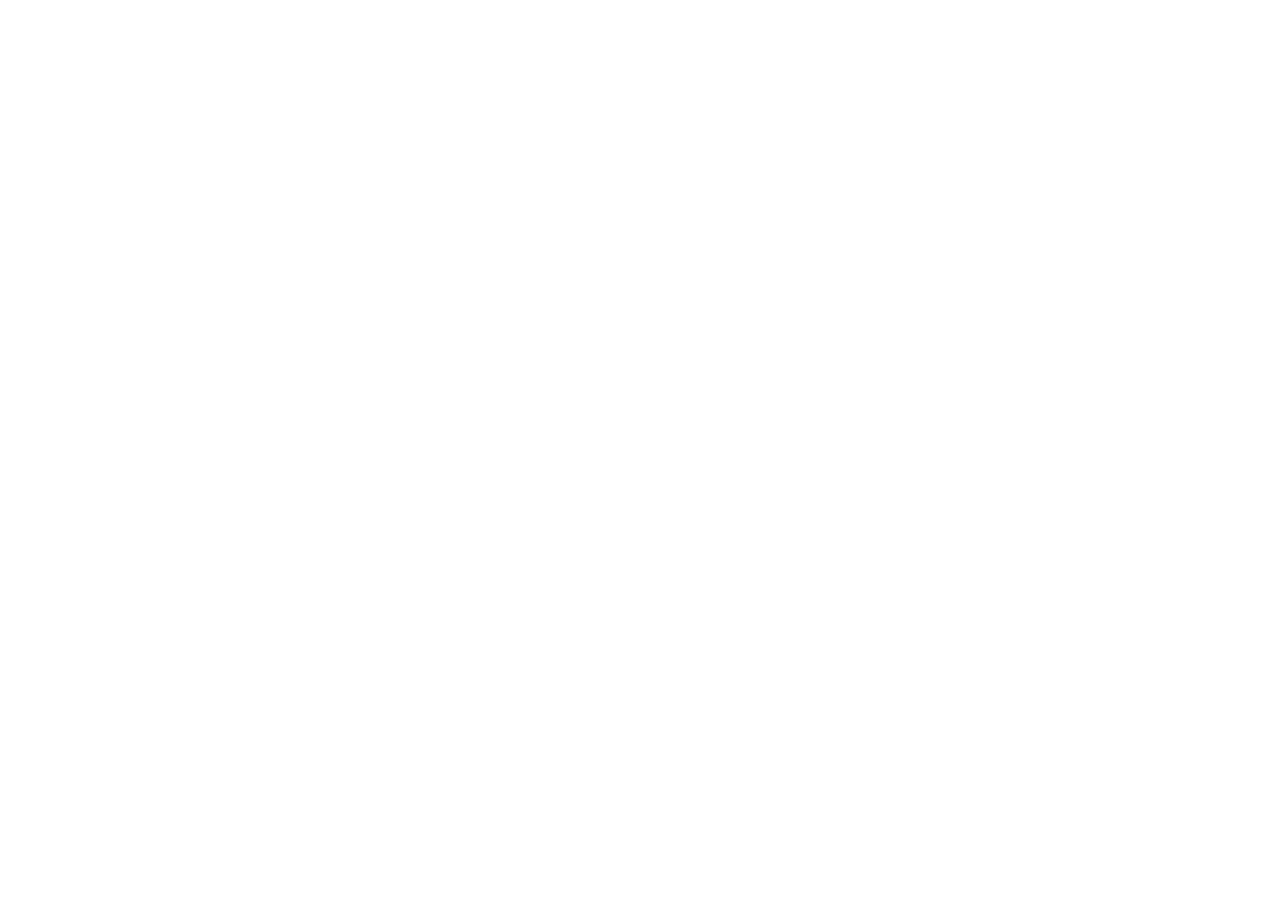
==== index.html @ 0139abbe "init project" ====
<!DOCTYPE html>
<html lang="en">

<head>
    <meta charset="UTF-8">
    <meta http-equiv="X-UA-Compatible" content="IE=edge">
    <meta name="viewport" content="width=device-width, initial-scale=1.0">
    <title>Document</title>
</head>

<body>

</body>

</html>
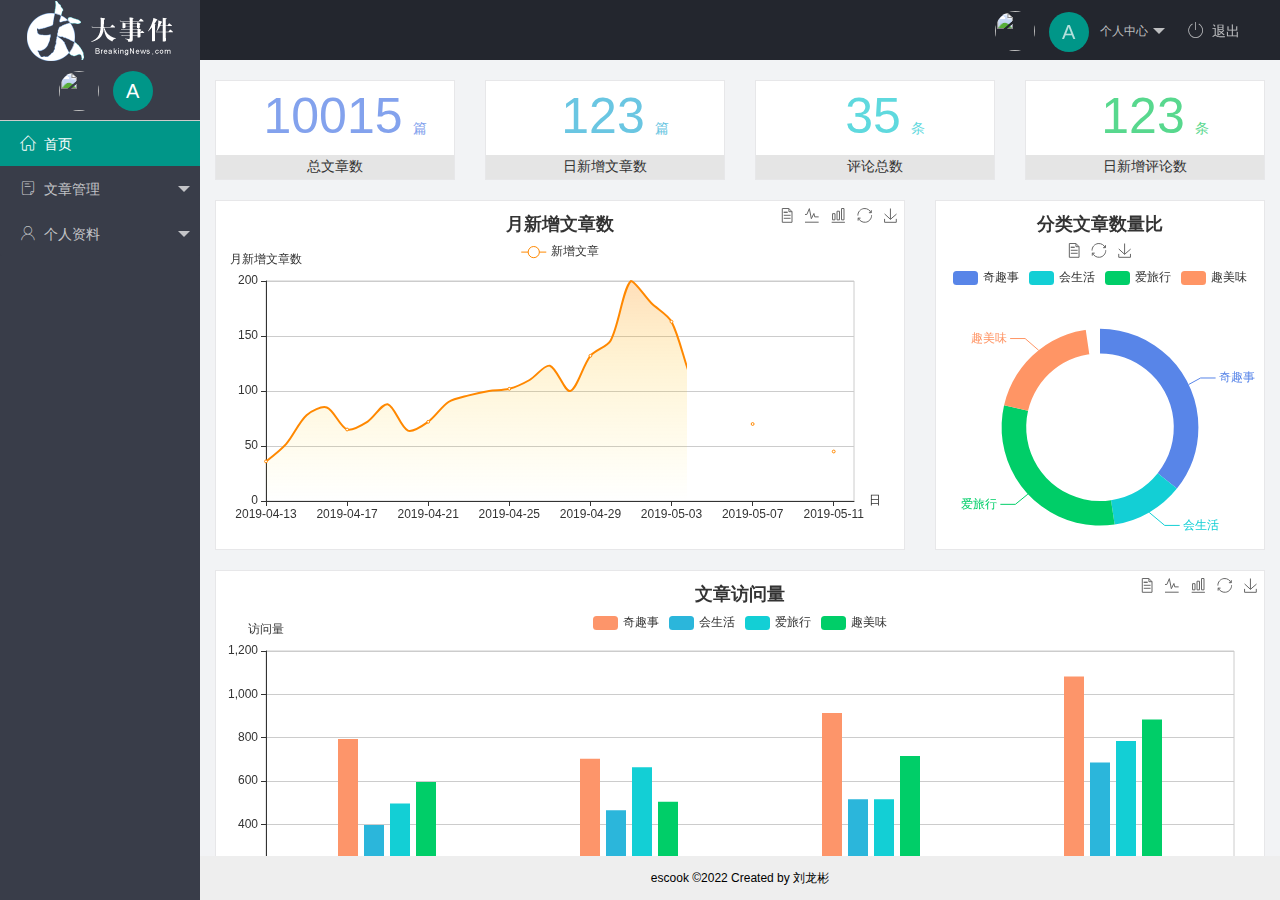
==== commit 1b25ce95: "完成了主页功能" ====
--- a/index.html
+++ b/index.html
@@ -5,11 +5,98 @@
     <meta charset="UTF-8">
     <meta http-equiv="X-UA-Compatible" content="IE=edge">
     <meta name="viewport" content="width=device-width, initial-scale=1.0">
-    <title>Document</title>
+    <title>后台主页</title>
+    <link rel="stylesheet" href="./assets/lib/layui/css/layui.css">
+    <link rel="stylesheet" href="./assets/fonts/iconfont.css">
+    <link rel="stylesheet" href="./assets/css/index.css">
+
 </head>
 
-<body>
+<div class="layui-layout layui-layout-admin">
+    <div class="layui-header">
+        <div class="layui-logo layui-hide-xs layui-bg-black">
+            <img src="./assets/images/logo.png" alt="">
+        </div>
+        <!-- 头部区域（可配合layui 已有的水平导航） -->
+
+        <ul class="layui-nav layui-layout-right">
+            <li class="layui-nav-item layui-hide layui-show-md-inline-block">
+                <a href="javascript:;" class="userinfo">
+                    <img src="//tva1.sinaimg.cn/crop.0.0.118.118.180/5db11ff4gw1e77d3nqrv8j203b03cweg.jpg"
+                        class="layui-nav-img">
+                    <span class="user-avater">A</span>
+                    个人中心
+                </a>
+                <dl class="layui-nav-child">
+                    <dd><a href="">基本资料</a></dd>
+                    <dd><a href="">更换头像</a></dd>
+                    <dd><a href="">重置密码</a></dd>
+                </dl>
+            </li>
+            <li class="layui-nav-item" lay-header-event="menuRight" lay-unselect>
+                <a href="javascript:;" id="btnLogout">
+                    <span class="iconfont icon-tuichu
+                    "></span>退出
+                </a>
+            </li>
+        </ul>
+    </div>
+
+    <div class="layui-side layui-bg-black">
+        <div class="layui-side-scroll">
+            <div class="userinfo">
+                <img src="//tva1.sinaimg.cn/crop.0.0.118.118.180/5db11ff4gw1e77d3nqrv8j203b03cweg.jpg"
+                    class="layui-nav-img">
+                <span class="user-avater">A</span>
+
+                <span id="welcome"></span>
+            </div>
+            <!-- 左侧导航区域（可配合layui已有的垂直导航） -->
+            <ul class="layui-nav layui-nav-tree" lay-shrink="all">
+                <li class="layui-nav-item layui-this"><a href="./home/dashboard.html" target="fm"><span
+                            class="iconfont icon-home"></span>首页</a></li>
+                <li class="layui-nav-item">
+                    <a class="" href="javascript:;"><span class="iconfont icon-16"></span>文章管理</a>
+                    <dl class="layui-nav-child">
+                        <dd><a href="javascript:;"><i class="layui-icon layui-icon-app"></i>文章类别</a></dd>
+                        <dd><a href="javascript:;"><i class="layui-icon layui-icon-app"></i>文章列表</a></dd>
+                        <dd><a href="javascript:;"><i class="layui-icon layui-icon-app"></i>发布文章</a></dd>
+
+                    </dl>
+                </li>
+                <li class="layui-nav-item">
+                    <a href="javascript:;"><span class="iconfont icon-user"></span>个人资料</a>
+                    <dl class="layui-nav-child">
+                        <dd><a href="javascript:;"><i class="layui-icon layui-icon-app"></i>基本资料</a></dd>
+                        <dd><a href="javascript:;"><i class="layui-icon layui-icon-app"></i>更换头像</a></dd>
+                        <dd><a href="javascript:;"><i class="layui-icon layui-icon-app"></i>充值密码</a></dd>
+                    </dl>
+                </li>
+
+
+            </ul>
+        </div>
+    </div>
+
+    <div class="layui-body">
+        <!-- 内容主体区域 -->
+        <iframe name="fm" src="./home/dashboard.html" frameborder="0"></iframe>
+    </div>
+
+    <div class="layui-footer">
+        <!-- 底部固定区域 -->
+        escook ©2022 Created by 刘龙彬
+    </div>
+</div>
 
 </body>
+<!-- 引入layui -->
+<script src="./assets/lib/layui/layui.all.js"></script>
+<!-- 引入jQuery -->
+<script src="./assets/lib/jquery.js"></script>
+<!-- 引入baseAPI -->
+<script src="./assets/js/baseAPI.js"></script>
+<!-- 引入自己定义的js -->
+<script src="./assets/js/index.js"></script>
 
 </html>--- a/assets/lib/layui/css/layui.css
+++ b/assets/lib/layui/css/layui.css
@@ -0,0 +1,2 @@
+/** layui-v2.5.5 MIT License By https://www.layui.com */
+ .layui-inline,img{display:inline-block;vertical-align:middle}h1,h2,h3,h4,h5,h6{font-weight:400}.layui-edge,.layui-header,.layui-inline,.layui-main{position:relative}.layui-body,.layui-edge,.layui-elip{overflow:hidden}.layui-btn,.layui-edge,.layui-inline,img{vertical-align:middle}.layui-btn,.layui-disabled,.layui-icon,.layui-unselect{-moz-user-select:none;-webkit-user-select:none;-ms-user-select:none}.layui-elip,.layui-form-checkbox span,.layui-form-pane .layui-form-label{text-overflow:ellipsis;white-space:nowrap}.layui-breadcrumb,.layui-tree-btnGroup{visibility:hidden}blockquote,body,button,dd,div,dl,dt,form,h1,h2,h3,h4,h5,h6,input,li,ol,p,pre,td,textarea,th,ul{margin:0;padding:0;-webkit-tap-highlight-color:rgba(0,0,0,0)}a:active,a:hover{outline:0}img{border:none}li{list-style:none}table{border-collapse:collapse;border-spacing:0}h4,h5,h6{font-size:100%}button,input,optgroup,option,select,textarea{font-family:inherit;font-size:inherit;font-style:inherit;font-weight:inherit;outline:0}pre{white-space:pre-wrap;white-space:-moz-pre-wrap;white-space:-pre-wrap;white-space:-o-pre-wrap;word-wrap:break-word}body{line-height:24px;font:14px Helvetica Neue,Helvetica,PingFang SC,Tahoma,Arial,sans-serif}hr{height:1px;margin:10px 0;border:0;clear:both}a{color:#333;text-decoration:none}a:hover{color:#777}a cite{font-style:normal;*cursor:pointer}.layui-border-box,.layui-border-box *{box-sizing:border-box}.layui-box,.layui-box *{box-sizing:content-box}.layui-clear{clear:both;*zoom:1}.layui-clear:after{content:'\20';clear:both;*zoom:1;display:block;height:0}.layui-inline{*display:inline;*zoom:1}.layui-edge{display:inline-block;width:0;height:0;border-width:6px;border-style:dashed;border-color:transparent}.layui-edge-top{top:-4px;border-bottom-color:#999;border-bottom-style:solid}.layui-edge-right{border-left-color:#999;border-left-style:solid}.layui-edge-bottom{top:2px;border-top-color:#999;border-top-style:solid}.layui-edge-left{border-right-color:#999;border-right-style:solid}.layui-disabled,.layui-disabled:hover{color:#d2d2d2!important;cursor:not-allowed!important}.layui-circle{border-radius:100%}.layui-show{display:block!important}.layui-hide{display:none!important}@font-face{font-family:layui-icon;src:url(../font/iconfont.eot?v=250);src:url(../font/iconfont.eot?v=250#iefix) format('embedded-opentype'),url(../font/iconfont.woff2?v=250) format('woff2'),url(../font/iconfont.woff?v=250) format('woff'),url(../font/iconfont.ttf?v=250) format('truetype'),url(../font/iconfont.svg?v=250#layui-icon) format('svg')}.layui-icon{font-family:layui-icon!important;font-size:16px;font-style:normal;-webkit-font-smoothing:antialiased;-moz-osx-font-smoothing:grayscale}.layui-icon-reply-fill:before{content:"\e611"}.layui-icon-set-fill:before{content:"\e614"}.layui-icon-menu-fill:before{content:"\e60f"}.layui-icon-search:before{content:"\e615"}.layui-icon-share:before{content:"\e641"}.layui-icon-set-sm:before{content:"\e620"}.layui-icon-engine:before{content:"\e628"}.layui-icon-close:before{content:"\1006"}.layui-icon-close-fill:before{content:"\1007"}.layui-icon-chart-screen:before{content:"\e629"}.layui-icon-star:before{content:"\e600"}.layui-icon-circle-dot:before{content:"\e617"}.layui-icon-chat:before{content:"\e606"}.layui-icon-release:before{content:"\e609"}.layui-icon-list:before{content:"\e60a"}.layui-icon-chart:before{content:"\e62c"}.layui-icon-ok-circle:before{content:"\1005"}.layui-icon-layim-theme:before{content:"\e61b"}.layui-icon-table:before{content:"\e62d"}.layui-icon-right:before{content:"\e602"}.layui-icon-left:before{content:"\e603"}.layui-icon-cart-simple:before{content:"\e698"}.layui-icon-face-cry:before{content:"\e69c"}.layui-icon-face-smile:before{content:"\e6af"}.layui-icon-survey:before{content:"\e6b2"}.layui-icon-tree:before{content:"\e62e"}.layui-icon-upload-circle:before{content:"\e62f"}.layui-icon-add-circle:before{content:"\e61f"}.layui-icon-download-circle:before{content:"\e601"}.layui-icon-templeate-1:before{content:"\e630"}.layui-icon-util:before{content:"\e631"}.layui-icon-face-surprised:before{content:"\e664"}.layui-icon-edit:before{content:"\e642"}.layui-icon-speaker:before{content:"\e645"}.layui-icon-down:before{content:"\e61a"}.layui-icon-file:before{content:"\e621"}.layui-icon-layouts:before{content:"\e632"}.layui-icon-rate-half:before{content:"\e6c9"}.layui-icon-add-circle-fine:before{content:"\e608"}.layui-icon-prev-circle:before{content:"\e633"}.layui-icon-read:before{content:"\e705"}.layui-icon-404:before{content:"\e61c"}.layui-icon-carousel:before{content:"\e634"}.layui-icon-help:before{content:"\e607"}.layui-icon-code-circle:before{content:"\e635"}.layui-icon-water:before{content:"\e636"}.layui-icon-username:before{content:"\e66f"}.layui-icon-find-fill:before{content:"\e670"}.layui-icon-about:before{content:"\e60b"}.layui-icon-location:before{content:"\e715"}.layui-icon-up:before{content:"\e619"}.layui-icon-pause:before{content:"\e651"}.layui-icon-date:before{content:"\e637"}.layui-icon-layim-uploadfile:before{content:"\e61d"}.layui-icon-delete:before{content:"\e640"}.layui-icon-play:before{content:"\e652"}.layui-icon-top:before{content:"\e604"}.layui-icon-friends:before{content:"\e612"}.layui-icon-refresh-3:before{content:"\e9aa"}.layui-icon-ok:before{content:"\e605"}.layui-icon-layer:before{content:"\e638"}.layui-icon-face-smile-fine:before{content:"\e60c"}.layui-icon-dollar:before{content:"\e659"}.layui-icon-group:before{content:"\e613"}.layui-icon-layim-download:before{content:"\e61e"}.layui-icon-picture-fine:before{content:"\e60d"}.layui-icon-link:before{content:"\e64c"}.layui-icon-diamond:before{content:"\e735"}.layui-icon-log:before{content:"\e60e"}.layui-icon-rate-solid:before{content:"\e67a"}.layui-icon-fonts-del:before{content:"\e64f"}.layui-icon-unlink:before{content:"\e64d"}.layui-icon-fonts-clear:before{content:"\e639"}.layui-icon-triangle-r:before{content:"\e623"}.layui-icon-circle:before{content:"\e63f"}.layui-icon-radio:before{content:"\e643"}.layui-icon-align-center:before{content:"\e647"}.layui-icon-align-right:before{content:"\e648"}.layui-icon-align-left:before{content:"\e649"}.layui-icon-loading-1:before{content:"\e63e"}.layui-icon-return:before{content:"\e65c"}.layui-icon-fonts-strong:before{content:"\e62b"}.layui-icon-upload:before{content:"\e67c"}.layui-icon-dialogue:before{content:"\e63a"}.layui-icon-video:before{content:"\e6ed"}.layui-icon-headset:before{content:"\e6fc"}.layui-icon-cellphone-fine:before{content:"\e63b"}.layui-icon-add-1:before{content:"\e654"}.layui-icon-face-smile-b:before{content:"\e650"}.layui-icon-fonts-html:before{content:"\e64b"}.layui-icon-form:before{content:"\e63c"}.layui-icon-cart:before{content:"\e657"}.layui-icon-camera-fill:before{content:"\e65d"}.layui-icon-tabs:before{content:"\e62a"}.layui-icon-fonts-code:before{content:"\e64e"}.layui-icon-fire:before{content:"\e756"}.layui-icon-set:before{content:"\e716"}.layui-icon-fonts-u:before{content:"\e646"}.layui-icon-triangle-d:before{content:"\e625"}.layui-icon-tips:before{content:"\e702"}.layui-icon-picture:before{content:"\e64a"}.layui-icon-more-vertical:before{content:"\e671"}.layui-icon-flag:before{content:"\e66c"}.layui-icon-loading:before{content:"\e63d"}.layui-icon-fonts-i:before{content:"\e644"}.layui-icon-refresh-1:before{content:"\e666"}.layui-icon-rmb:before{content:"\e65e"}.layui-icon-home:before{content:"\e68e"}.layui-icon-user:before{content:"\e770"}.layui-icon-notice:before{content:"\e667"}.layui-icon-login-weibo:before{content:"\e675"}.layui-icon-voice:before{content:"\e688"}.layui-icon-upload-drag:before{content:"\e681"}.layui-icon-login-qq:before{content:"\e676"}.layui-icon-snowflake:before{content:"\e6b1"}.layui-icon-file-b:before{content:"\e655"}.layui-icon-template:before{content:"\e663"}.layui-icon-auz:before{content:"\e672"}.layui-icon-console:before{content:"\e665"}.layui-icon-app:before{content:"\e653"}.layui-icon-prev:before{content:"\e65a"}.layui-icon-website:before{content:"\e7ae"}.layui-icon-next:before{content:"\e65b"}.layui-icon-component:before{content:"\e857"}.layui-icon-more:before{content:"\e65f"}.layui-icon-login-wechat:before{content:"\e677"}.layui-icon-shrink-right:before{content:"\e668"}.layui-icon-spread-left:before{content:"\e66b"}.layui-icon-camera:before{content:"\e660"}.layui-icon-note:before{content:"\e66e"}.layui-icon-refresh:before{content:"\e669"}.layui-icon-female:before{content:"\e661"}.layui-icon-male:before{content:"\e662"}.layui-icon-password:before{content:"\e673"}.layui-icon-senior:before{content:"\e674"}.layui-icon-theme:before{content:"\e66a"}.layui-icon-tread:before{content:"\e6c5"}.layui-icon-praise:before{content:"\e6c6"}.layui-icon-star-fill:before{content:"\e658"}.layui-icon-rate:before{content:"\e67b"}.layui-icon-template-1:before{content:"\e656"}.layui-icon-vercode:before{content:"\e679"}.layui-icon-cellphone:before{content:"\e678"}.layui-icon-screen-full:before{content:"\e622"}.layui-icon-screen-restore:before{content:"\e758"}.layui-icon-cols:before{content:"\e610"}.layui-icon-export:before{content:"\e67d"}.layui-icon-print:before{content:"\e66d"}.layui-icon-slider:before{content:"\e714"}.layui-icon-addition:before{content:"\e624"}.layui-icon-subtraction:before{content:"\e67e"}.layui-icon-service:before{content:"\e626"}.layui-icon-transfer:before{content:"\e691"}.layui-main{width:1140px;margin:0 auto}.layui-header{z-index:1000;height:60px}.layui-header a:hover{transition:all .5s;-webkit-transition:all .5s}.layui-side{position:fixed;left:0;top:0;bottom:0;z-index:999;width:200px;overflow-x:hidden}.layui-side-scroll{position:relative;width:220px;height:100%;overflow-x:hidden}.layui-body{position:absolute;left:200px;right:0;top:0;bottom:0;z-index:998;width:auto;overflow-y:auto;box-sizing:border-box}.layui-layout-body{overflow:hidden}.layui-layout-admin .layui-header{background-color:#23262E}.layui-layout-admin .layui-side{top:60px;width:200px;overflow-x:hidden}.layui-layout-admin .layui-body{position:fixed;top:60px;bottom:44px}.layui-layout-admin .layui-main{width:auto;margin:0 15px}.layui-layout-admin .layui-footer{position:fixed;left:200px;right:0;bottom:0;height:44px;line-height:44px;padding:0 15px;background-color:#eee}.layui-layout-admin .layui-logo{position:absolute;left:0;top:0;width:200px;height:100%;line-height:60px;text-align:center;color:#009688;font-size:16px}.layui-layout-admin .layui-header .layui-nav{background:0 0}.layui-layout-left{position:absolute!important;left:200px;top:0}.layui-layout-right{position:absolute!important;right:0;top:0}.layui-container{position:relative;margin:0 auto;padding:0 15px;box-sizing:border-box}.layui-fluid{position:relative;margin:0 auto;padding:0 15px}.layui-row:after,.layui-row:before{content:'';display:block;clear:both}.layui-col-lg1,.layui-col-lg10,.layui-col-lg11,.layui-col-lg12,.layui-col-lg2,.layui-col-lg3,.layui-col-lg4,.layui-col-lg5,.layui-col-lg6,.layui-col-lg7,.layui-col-lg8,.layui-col-lg9,.layui-col-md1,.layui-col-md10,.layui-col-md11,.layui-col-md12,.layui-col-md2,.layui-col-md3,.layui-col-md4,.layui-col-md5,.layui-col-md6,.layui-col-md7,.layui-col-md8,.layui-col-md9,.layui-col-sm1,.layui-col-sm10,.layui-col-sm11,.layui-col-sm12,.layui-col-sm2,.layui-col-sm3,.layui-col-sm4,.layui-col-sm5,.layui-col-sm6,.layui-col-sm7,.layui-col-sm8,.layui-col-sm9,.layui-col-xs1,.layui-col-xs10,.layui-col-xs11,.layui-col-xs12,.layui-col-xs2,.layui-col-xs3,.layui-col-xs4,.layui-col-xs5,.layui-col-xs6,.layui-col-xs7,.layui-col-xs8,.layui-col-xs9{position:relative;display:block;box-sizing:border-box}.layui-col-xs1,.layui-col-xs10,.layui-col-xs11,.layui-col-xs12,.layui-col-xs2,.layui-col-xs3,.layui-col-xs4,.layui-col-xs5,.layui-col-xs6,.layui-col-xs7,.layui-col-xs8,.layui-col-xs9{float:left}.layui-col-xs1{width:8.33333333%}.layui-col-xs2{width:16.66666667%}.layui-col-xs3{width:25%}.layui-col-xs4{width:33.33333333%}.layui-col-xs5{width:41.66666667%}.layui-col-xs6{width:50%}.layui-col-xs7{width:58.33333333%}.layui-col-xs8{width:66.66666667%}.layui-col-xs9{width:75%}.layui-col-xs10{width:83.33333333%}.layui-col-xs11{width:91.66666667%}.layui-col-xs12{width:100%}.layui-col-xs-offset1{margin-left:8.33333333%}.layui-col-xs-offset2{margin-left:16.66666667%}.layui-col-xs-offset3{margin-left:25%}.layui-col-xs-offset4{margin-left:33.33333333%}.layui-col-xs-offset5{margin-left:41.66666667%}.layui-col-xs-offset6{margin-left:50%}.layui-col-xs-offset7{margin-left:58.33333333%}.layui-col-xs-offset8{margin-left:66.66666667%}.layui-col-xs-offset9{margin-left:75%}.layui-col-xs-offset10{margin-left:83.33333333%}.layui-col-xs-offset11{margin-left:91.66666667%}.layui-col-xs-offset12{margin-left:100%}@media screen and (max-width:768px){.layui-hide-xs{display:none!important}.layui-show-xs-block{display:block!important}.layui-show-xs-inline{display:inline!important}.layui-show-xs-inline-block{display:inline-block!important}}@media screen and (min-width:768px){.layui-container{width:750px}.layui-hide-sm{display:none!important}.layui-show-sm-block{display:block!important}.layui-show-sm-inline{display:inline!important}.layui-show-sm-inline-block{display:inline-block!important}.layui-col-sm1,.layui-col-sm10,.layui-col-sm11,.layui-col-sm12,.layui-col-sm2,.layui-col-sm3,.layui-col-sm4,.layui-col-sm5,.layui-col-sm6,.layui-col-sm7,.layui-col-sm8,.layui-col-sm9{float:left}.layui-col-sm1{width:8.33333333%}.layui-col-sm2{width:16.66666667%}.layui-col-sm3{width:25%}.layui-col-sm4{width:33.33333333%}.layui-col-sm5{width:41.66666667%}.layui-col-sm6{width:50%}.layui-col-sm7{width:58.33333333%}.layui-col-sm8{width:66.66666667%}.layui-col-sm9{width:75%}.layui-col-sm10{width:83.33333333%}.layui-col-sm11{width:91.66666667%}.layui-col-sm12{width:100%}.layui-col-sm-offset1{margin-left:8.33333333%}.layui-col-sm-offset2{margin-left:16.66666667%}.layui-col-sm-offset3{margin-left:25%}.layui-col-sm-offset4{margin-left:33.33333333%}.layui-col-sm-offset5{margin-left:41.66666667%}.layui-col-sm-offset6{margin-left:50%}.layui-col-sm-offset7{margin-left:58.33333333%}.layui-col-sm-offset8{margin-left:66.66666667%}.layui-col-sm-offset9{margin-left:75%}.layui-col-sm-offset10{margin-left:83.33333333%}.layui-col-sm-offset11{margin-left:91.66666667%}.layui-col-sm-offset12{margin-left:100%}}@media screen and (min-width:992px){.layui-container{width:970px}.layui-hide-md{display:none!important}.layui-show-md-block{display:block!important}.layui-show-md-inline{display:inline!important}.layui-show-md-inline-block{display:inline-block!important}.layui-col-md1,.layui-col-md10,.layui-col-md11,.layui-col-md12,.layui-col-md2,.layui-col-md3,.layui-col-md4,.layui-col-md5,.layui-col-md6,.layui-col-md7,.layui-col-md8,.layui-col-md9{float:left}.layui-col-md1{width:8.33333333%}.layui-col-md2{width:16.66666667%}.layui-col-md3{width:25%}.layui-col-md4{width:33.33333333%}.layui-col-md5{width:41.66666667%}.layui-col-md6{width:50%}.layui-col-md7{width:58.33333333%}.layui-col-md8{width:66.66666667%}.layui-col-md9{width:75%}.layui-col-md10{width:83.33333333%}.layui-col-md11{width:91.66666667%}.layui-col-md12{width:100%}.layui-col-md-offset1{margin-left:8.33333333%}.layui-col-md-offset2{margin-left:16.66666667%}.layui-col-md-offset3{margin-left:25%}.layui-col-md-offset4{margin-left:33.33333333%}.layui-col-md-offset5{margin-left:41.66666667%}.layui-col-md-offset6{margin-left:50%}.layui-col-md-offset7{margin-left:58.33333333%}.layui-col-md-offset8{margin-left:66.66666667%}.layui-col-md-offset9{margin-left:75%}.layui-col-md-offset10{margin-left:83.33333333%}.layui-col-md-offset11{margin-left:91.66666667%}.layui-col-md-offset12{margin-left:100%}}@media screen and (min-width:1200px){.layui-container{width:1170px}.layui-hide-lg{display:none!important}.layui-show-lg-block{display:block!important}.layui-show-lg-inline{display:inline!important}.layui-show-lg-inline-block{display:inline-block!important}.layui-col-lg1,.layui-col-lg10,.layui-col-lg11,.layui-col-lg12,.layui-col-lg2,.layui-col-lg3,.layui-col-lg4,.layui-col-lg5,.layui-col-lg6,.layui-col-lg7,.layui-col-lg8,.layui-col-lg9{float:left}.layui-col-lg1{width:8.33333333%}.layui-col-lg2{width:16.66666667%}.layui-col-lg3{width:25%}.layui-col-lg4{width:33.33333333%}.layui-col-lg5{width:41.66666667%}.layui-col-lg6{width:50%}.layui-col-lg7{width:58.33333333%}.layui-col-lg8{width:66.66666667%}.layui-col-lg9{width:75%}.layui-col-lg10{width:83.33333333%}.layui-col-lg11{width:91.66666667%}.layui-col-lg12{width:100%}.layui-col-lg-offset1{margin-left:8.33333333%}.layui-col-lg-offset2{margin-left:16.66666667%}.layui-col-lg-offset3{margin-left:25%}.layui-col-lg-offset4{margin-left:33.33333333%}.layui-col-lg-offset5{margin-left:41.66666667%}.layui-col-lg-offset6{margin-left:50%}.layui-col-lg-offset7{margin-left:58.33333333%}.layui-col-lg-offset8{margin-left:66.66666667%}.layui-col-lg-offset9{margin-left:75%}.layui-col-lg-offset10{margin-left:83.33333333%}.layui-col-lg-offset11{margin-left:91.66666667%}.layui-col-lg-offset12{margin-left:100%}}.layui-col-space1{margin:-.5px}.layui-col-space1>*{padding:.5px}.layui-col-space3{margin:-1.5px}.layui-col-space3>*{padding:1.5px}.layui-col-space5{margin:-2.5px}.layui-col-space5>*{padding:2.5px}.layui-col-space8{margin:-3.5px}.layui-col-space8>*{padding:3.5px}.layui-col-space10{margin:-5px}.layui-col-space10>*{padding:5px}.layui-col-space12{margin:-6px}.layui-col-space12>*{padding:6px}.layui-col-space15{margin:-7.5px}.layui-col-space15>*{padding:7.5px}.layui-col-space18{margin:-9px}.layui-col-space18>*{padding:9px}.layui-col-space20{margin:-10px}.layui-col-space20>*{padding:10px}.layui-col-space22{margin:-11px}.layui-col-space22>*{padding:11px}.layui-col-space25{margin:-12.5px}.layui-col-space25>*{padding:12.5px}.layui-col-space30{margin:-15px}.layui-col-space30>*{padding:15px}.layui-btn,.layui-input,.layui-select,.layui-textarea,.layui-upload-button{outline:0;-webkit-appearance:none;transition:all .3s;-webkit-transition:all .3s;box-sizing:border-box}.layui-elem-quote{margin-bottom:10px;padding:15px;line-height:22px;border-left:5px solid #009688;border-radius:0 2px 2px 0;background-color:#f2f2f2}.layui-quote-nm{border-style:solid;border-width:1px 1px 1px 5px;background:0 0}.layui-elem-field{margin-bottom:10px;padding:0;border-width:1px;border-style:solid}.layui-elem-field legend{margin-left:20px;padding:0 10px;font-size:20px;font-weight:300}.layui-field-title{margin:10px 0 20px;border-width:1px 0 0}.layui-field-box{padding:10px 15px}.layui-field-title .layui-field-box{padding:10px 0}.layui-progress{position:relative;height:6px;border-radius:20px;background-color:#e2e2e2}.layui-progress-bar{position:absolute;left:0;top:0;width:0;max-width:100%;height:6px;border-radius:20px;text-align:right;background-color:#5FB878;transition:all .3s;-webkit-transition:all .3s}.layui-progress-big,.layui-progress-big .layui-progress-bar{height:18px;line-height:18px}.layui-progress-text{position:relative;top:-20px;line-height:18px;font-size:12px;color:#666}.layui-progress-big .layui-progress-text{position:static;padding:0 10px;color:#fff}.layui-collapse{border-width:1px;border-style:solid;border-radius:2px}.layui-colla-content,.layui-colla-item{border-top-width:1px;border-top-style:solid}.layui-colla-item:first-child{border-top:none}.layui-colla-title{position:relative;height:42px;line-height:42px;padding:0 15px 0 35px;color:#333;background-color:#f2f2f2;cursor:pointer;font-size:14px;overflow:hidden}.layui-colla-content{display:none;padding:10px 15px;line-height:22px;color:#666}.layui-colla-icon{position:absolute;left:15px;top:0;font-size:14px}.layui-card{margin-bottom:15px;border-radius:2px;background-color:#fff;box-shadow:0 1px 2px 0 rgba(0,0,0,.05)}.layui-card:last-child{margin-bottom:0}.layui-card-header{position:relative;height:42px;line-height:42px;padding:0 15px;border-bottom:1px solid #f6f6f6;color:#333;border-radius:2px 2px 0 0;font-size:14px}.layui-bg-black,.layui-bg-blue,.layui-bg-cyan,.layui-bg-green,.layui-bg-orange,.layui-bg-red{color:#fff!important}.layui-card-body{position:relative;padding:10px 15px;line-height:24px}.layui-card-body[pad15]{padding:15px}.layui-card-body[pad20]{padding:20px}.layui-card-body .layui-table{margin:5px 0}.layui-card .layui-tab{margin:0}.layui-panel-window{position:relative;padding:15px;border-radius:0;border-top:5px solid #E6E6E6;background-color:#fff}.layui-auxiliar-moving{position:fixed;left:0;right:0;top:0;bottom:0;width:100%;height:100%;background:0 0;z-index:9999999999}.layui-form-label,.layui-form-mid,.layui-form-select,.layui-input-block,.layui-input-inline,.layui-textarea{position:relative}.layui-bg-red{background-color:#FF5722!important}.layui-bg-orange{background-color:#FFB800!important}.layui-bg-green{background-color:#009688!important}.layui-bg-cyan{background-color:#2F4056!important}.layui-bg-blue{background-color:#1E9FFF!important}.layui-bg-black{background-color:#393D49!important}.layui-bg-gray{background-color:#eee!important;color:#666!important}.layui-badge-rim,.layui-colla-content,.layui-colla-item,.layui-collapse,.layui-elem-field,.layui-form-pane .layui-form-item[pane],.layui-form-pane .layui-form-label,.layui-input,.layui-layedit,.layui-layedit-tool,.layui-quote-nm,.layui-select,.layui-tab-bar,.layui-tab-card,.layui-tab-title,.layui-tab-title .layui-this:after,.layui-textarea{border-color:#e6e6e6}.layui-timeline-item:before,hr{background-color:#e6e6e6}.layui-text{line-height:22px;font-size:14px;color:#666}.layui-text h1,.layui-text h2,.layui-text h3{font-weight:500;color:#333}.layui-text h1{font-size:30px}.layui-text h2{font-size:24px}.layui-text h3{font-size:18px}.layui-text a:not(.layui-btn){color:#01AAED}.layui-text a:not(.layui-btn):hover{text-decoration:underline}.layui-text ul{padding:5px 0 5px 15px}.layui-text ul li{margin-top:5px;list-style-type:disc}.layui-text em,.layui-word-aux{color:#999!important;padding:0 5px!important}.layui-btn{display:inline-block;height:38px;line-height:38px;padding:0 18px;background-color:#009688;color:#fff;white-space:nowrap;text-align:center;font-size:14px;border:none;border-radius:2px;cursor:pointer}.layui-btn:hover{opacity:.8;filter:alpha(opacity=80);color:#fff}.layui-btn:active{opacity:1;filter:alpha(opacity=100)}.layui-btn+.layui-btn{margin-left:10px}.layui-btn-container{font-size:0}.layui-btn-container .layui-btn{margin-right:10px;margin-bottom:10px}.layui-btn-container .layui-btn+.layui-btn{margin-left:0}.layui-table .layui-btn-container .layui-btn{margin-bottom:9px}.layui-btn-radius{border-radius:100px}.layui-btn .layui-icon{margin-right:3px;font-size:18px;vertical-align:bottom;vertical-align:middle\9}.layui-btn-primary{border:1px solid #C9C9C9;background-color:#fff;color:#555}.layui-btn-primary:hover{border-color:#009688;color:#333}.layui-btn-normal{background-color:#1E9FFF}.layui-btn-warm{background-color:#FFB800}.layui-btn-danger{background-color:#FF5722}.layui-btn-checked{background-color:#5FB878}.layui-btn-disabled,.layui-btn-disabled:active,.layui-btn-disabled:hover{border:1px solid #e6e6e6;background-color:#FBFBFB;color:#C9C9C9;cursor:not-allowed;opacity:1}.layui-btn-lg{height:44px;line-height:44px;padding:0 25px;font-size:16px}.layui-btn-sm{height:30px;line-height:30px;padding:0 10px;font-size:12px}.layui-btn-sm i{font-size:16px!important}.layui-btn-xs{height:22px;line-height:22px;padding:0 5px;font-size:12px}.layui-btn-xs i{font-size:14px!important}.layui-btn-group{display:inline-block;vertical-align:middle;font-size:0}.layui-btn-group .layui-btn{margin-left:0!important;margin-right:0!important;border-left:1px solid rgba(255,255,255,.5);border-radius:0}.layui-btn-group .layui-btn-primary{border-left:none}.layui-btn-group .layui-btn-primary:hover{border-color:#C9C9C9;color:#009688}.layui-btn-group .layui-btn:first-child{border-left:none;border-radius:2px 0 0 2px}.layui-btn-group .layui-btn-primary:first-child{border-left:1px solid #c9c9c9}.layui-btn-group .layui-btn:last-child{border-radius:0 2px 2px 0}.layui-btn-group .layui-btn+.layui-btn{margin-left:0}.layui-btn-group+.layui-btn-group{margin-left:10px}.layui-btn-fluid{width:100%}.layui-input,.layui-select,.layui-textarea{height:38px;line-height:1.3;line-height:38px\9;border-width:1px;border-style:solid;background-color:#fff;border-radius:2px}.layui-input::-webkit-input-placeholder,.layui-select::-webkit-input-placeholder,.layui-textarea::-webkit-input-placeholder{line-height:1.3}.layui-input,.layui-textarea{display:block;width:100%;padding-left:10px}.layui-input:hover,.layui-textarea:hover{border-color:#D2D2D2!important}.layui-input:focus,.layui-textarea:focus{border-color:#C9C9C9!important}.layui-textarea{min-height:100px;height:auto;line-height:20px;padding:6px 10px;resize:vertical}.layui-select{padding:0 10px}.layui-form input[type=checkbox],.layui-form input[type=radio],.layui-form select{display:none}.layui-form [lay-ignore]{display:initial}.layui-form-item{margin-bottom:15px;clear:both;*zoom:1}.layui-form-item:after{content:'\20';clear:both;*zoom:1;display:block;height:0}.layui-form-label{float:left;display:block;padding:9px 15px;width:80px;font-weight:400;line-height:20px;text-align:right}.layui-form-label-col{display:block;float:none;padding:9px 0;line-height:20px;text-align:left}.layui-form-item .layui-inline{margin-bottom:5px;margin-right:10px}.layui-input-block{margin-left:110px;min-height:36px}.layui-input-inline{display:inline-block;vertical-align:middle}.layui-form-item .layui-input-inline{float:left;width:190px;margin-right:10px}.layui-form-text .layui-input-inline{width:auto}.layui-form-mid{float:left;display:block;padding:9px 0!important;line-height:20px;margin-right:10px}.layui-form-danger+.layui-form-select .layui-input,.layui-form-danger:focus{border-color:#FF5722!important}.layui-form-select .layui-input{padding-right:30px;cursor:pointer}.layui-form-select .layui-edge{position:absolute;right:10px;top:50%;margin-top:-3px;cursor:pointer;border-width:6px;border-top-color:#c2c2c2;border-top-style:solid;transition:all .3s;-webkit-transition:all .3s}.layui-form-select dl{display:none;position:absolute;left:0;top:42px;padding:5px 0;z-index:899;min-width:100%;border:1px solid #d2d2d2;max-height:300px;overflow-y:auto;background-color:#fff;border-radius:2px;box-shadow:0 2px 4px rgba(0,0,0,.12);box-sizing:border-box}.layui-form-select dl dd,.layui-form-select dl dt{padding:0 10px;line-height:36px;white-space:nowrap;overflow:hidden;text-overflow:ellipsis}.layui-form-select dl dt{font-size:12px;color:#999}.layui-form-select dl dd{cursor:pointer}.layui-form-select dl dd:hover{background-color:#f2f2f2;-webkit-transition:.5s all;transition:.5s all}.layui-form-select .layui-select-group dd{padding-left:20px}.layui-form-select dl dd.layui-select-tips{padding-left:10px!important;color:#999}.layui-form-select dl dd.layui-this{background-color:#5FB878;color:#fff}.layui-form-checkbox,.layui-form-select dl dd.layui-disabled{background-color:#fff}.layui-form-selected dl{display:block}.layui-form-checkbox,.layui-form-checkbox *,.layui-form-switch{display:inline-block;vertical-align:middle}.layui-form-selected .layui-edge{margin-top:-9px;-webkit-transform:rotate(180deg);transform:rotate(180deg);margin-top:-3px\9}:root .layui-form-selected .layui-edge{margin-top:-9px\0/IE9}.layui-form-selectup dl{top:auto;bottom:42px}.layui-select-none{margin:5px 0;text-align:center;color:#999}.layui-select-disabled .layui-disabled{border-color:#eee!important}.layui-select-disabled .layui-edge{border-top-color:#d2d2d2}.layui-form-checkbox{position:relative;height:30px;line-height:30px;margin-right:10px;padding-right:30px;cursor:pointer;font-size:0;-webkit-transition:.1s linear;transition:.1s linear;box-sizing:border-box}.layui-form-checkbox span{padding:0 10px;height:100%;font-size:14px;border-radius:2px 0 0 2px;background-color:#d2d2d2;color:#fff;overflow:hidden}.layui-form-checkbox:hover span{background-color:#c2c2c2}.layui-form-checkbox i{position:absolute;right:0;top:0;width:30px;height:28px;border:1px solid #d2d2d2;border-left:none;border-radius:0 2px 2px 0;color:#fff;font-size:20px;text-align:center}.layui-form-checkbox:hover i{border-color:#c2c2c2;color:#c2c2c2}.layui-form-checked,.layui-form-checked:hover{border-color:#5FB878}.layui-form-checked span,.layui-form-checked:hover span{background-color:#5FB878}.layui-form-checked i,.layui-form-checked:hover i{color:#5FB878}.layui-form-item .layui-form-checkbox{margin-top:4px}.layui-form-checkbox[lay-skin=primary]{height:auto!important;line-height:normal!important;min-width:18px;min-height:18px;border:none!important;margin-right:0;padding-left:28px;padding-right:0;background:0 0}.layui-form-checkbox[lay-skin=primary] span{padding-left:0;padding-right:15px;line-height:18px;background:0 0;color:#666}.layui-form-checkbox[lay-skin=primary] i{right:auto;left:0;width:16px;height:16px;line-height:16px;border:1px solid #d2d2d2;font-size:12px;border-radius:2px;background-color:#fff;-webkit-transition:.1s linear;transition:.1s linear}.layui-form-checkbox[lay-skin=primary]:hover i{border-color:#5FB878;color:#fff}.layui-form-checked[lay-skin=primary] i{border-color:#5FB878!important;background-color:#5FB878;color:#fff}.layui-checkbox-disbaled[lay-skin=primary] span{background:0 0!important;color:#c2c2c2}.layui-checkbox-disbaled[lay-skin=primary]:hover i{border-color:#d2d2d2}.layui-form-item .layui-form-checkbox[lay-skin=primary]{margin-top:10px}.layui-form-switch{position:relative;height:22px;line-height:22px;min-width:35px;padding:0 5px;margin-top:8px;border:1px solid #d2d2d2;border-radius:20px;cursor:pointer;background-color:#fff;-webkit-transition:.1s linear;transition:.1s linear}.layui-form-switch i{position:absolute;left:5px;top:3px;width:16px;height:16px;border-radius:20px;background-color:#d2d2d2;-webkit-transition:.1s linear;transition:.1s linear}.layui-form-switch em{position:relative;top:0;width:25px;margin-left:21px;padding:0!important;text-align:center!important;color:#999!important;font-style:normal!important;font-size:12px}.layui-form-onswitch{border-color:#5FB878;background-color:#5FB878}.layui-checkbox-disbaled,.layui-checkbox-disbaled i{border-color:#e2e2e2!important}.layui-form-onswitch i{left:100%;margin-left:-21px;background-color:#fff}.layui-form-onswitch em{margin-left:5px;margin-right:21px;color:#fff!important}.layui-checkbox-disbaled span{background-color:#e2e2e2!important}.layui-checkbox-disbaled:hover i{color:#fff!important}[lay-radio]{display:none}.layui-form-radio,.layui-form-radio *{display:inline-block;vertical-align:middle}.layui-form-radio{line-height:28px;margin:6px 10px 0 0;padding-right:10px;cursor:pointer;font-size:0}.layui-form-radio *{font-size:14px}.layui-form-radio>i{margin-right:8px;font-size:22px;color:#c2c2c2}.layui-form-radio>i:hover,.layui-form-radioed>i{color:#5FB878}.layui-radio-disbaled>i{color:#e2e2e2!important}.layui-form-pane .layui-form-label{width:110px;padding:8px 15px;height:38px;line-height:20px;border-width:1px;border-style:solid;border-radius:2px 0 0 2px;text-align:center;background-color:#FBFBFB;overflow:hidden;box-sizing:border-box}.layui-form-pane .layui-input-inline{margin-left:-1px}.layui-form-pane .layui-input-block{margin-left:110px;left:-1px}.layui-form-pane .layui-input{border-radius:0 2px 2px 0}.layui-form-pane .layui-form-text .layui-form-label{float:none;width:100%;border-radius:2px;box-sizing:border-box;text-align:left}.layui-form-pane .layui-form-text .layui-input-inline{display:block;margin:0;top:-1px;clear:both}.layui-form-pane .layui-form-text .layui-input-block{margin:0;left:0;top:-1px}.layui-form-pane .layui-form-text .layui-textarea{min-height:100px;border-radius:0 0 2px 2px}.layui-form-pane .layui-form-checkbox{margin:4px 0 4px 10px}.layui-form-pane .layui-form-radio,.layui-form-pane .layui-form-switch{margin-top:6px;margin-left:10px}.layui-form-pane .layui-form-item[pane]{position:relative;border-width:1px;border-style:solid}.layui-form-pane .layui-form-item[pane] .layui-form-label{position:absolute;left:0;top:0;height:100%;border-width:0 1px 0 0}.layui-form-pane .layui-form-item[pane] .layui-input-inline{margin-left:110px}@media screen and (max-width:450px){.layui-form-item .layui-form-label{text-overflow:ellipsis;overflow:hidden;white-space:nowrap}.layui-form-item .layui-inline{display:block;margin-right:0;margin-bottom:20px;clear:both}.layui-form-item .layui-inline:after{content:'\20';clear:both;display:block;height:0}.layui-form-item .layui-input-inline{display:block;float:none;left:-3px;width:auto;margin:0 0 10px 112px}.layui-form-item .layui-input-inline+.layui-form-mid{margin-left:110px;top:-5px;padding:0}.layui-form-item .layui-form-checkbox{margin-right:5px;margin-bottom:5px}}.layui-layedit{border-width:1px;border-style:solid;border-radius:2px}.layui-layedit-tool{padding:3px 5px;border-bottom-width:1px;border-bottom-style:solid;font-size:0}.layedit-tool-fixed{position:fixed;top:0;border-top:1px solid #e2e2e2}.layui-layedit-tool .layedit-tool-mid,.layui-layedit-tool .layui-icon{display:inline-block;vertical-align:middle;text-align:center;font-size:14px}.layui-layedit-tool .layui-icon{position:relative;width:32px;height:30px;line-height:30px;margin:3px 5px;color:#777;cursor:pointer;border-radius:2px}.layui-layedit-tool .layui-icon:hover{color:#393D49}.layui-layedit-tool .layui-icon:active{color:#000}.layui-layedit-tool .layedit-tool-active{background-color:#e2e2e2;color:#000}.layui-layedit-tool .layui-disabled,.layui-layedit-tool .layui-disabled:hover{color:#d2d2d2;cursor:not-allowed}.layui-layedit-tool .layedit-tool-mid{width:1px;height:18px;margin:0 10px;background-color:#d2d2d2}.layedit-tool-html{width:50px!important;font-size:30px!important}.layedit-tool-b,.layedit-tool-code,.layedit-tool-help{font-size:16px!important}.layedit-tool-d,.layedit-tool-face,.layedit-tool-image,.layedit-tool-unlink{font-size:18px!important}.layedit-tool-image input{position:absolute;font-size:0;left:0;top:0;width:100%;height:100%;opacity:.01;filter:Alpha(opacity=1);cursor:pointer}.layui-layedit-iframe iframe{display:block;width:100%}#LAY_layedit_code{overflow:hidden}.layui-laypage{display:inline-block;*display:inline;*zoom:1;vertical-align:middle;margin:10px 0;font-size:0}.layui-laypage>a:first-child,.layui-laypage>a:first-child em{border-radius:2px 0 0 2px}.layui-laypage>a:last-child,.layui-laypage>a:last-child em{border-radius:0 2px 2px 0}.layui-laypage>:first-child{margin-left:0!important}.layui-laypage>:last-child{margin-right:0!important}.layui-laypage a,.layui-laypage button,.layui-laypage input,.layui-laypage select,.layui-laypage span{border:1px solid #e2e2e2}.layui-laypage a,.layui-laypage span{display:inline-block;*display:inline;*zoom:1;vertical-align:middle;padding:0 15px;height:28px;line-height:28px;margin:0 -1px 5px 0;background-color:#fff;color:#333;font-size:12px}.layui-flow-more a *,.layui-laypage input,.layui-table-view select[lay-ignore]{display:inline-block}.layui-laypage a:hover{color:#009688}.layui-laypage em{font-style:normal}.layui-laypage .layui-laypage-spr{color:#999;font-weight:700}.layui-laypage a{text-decoration:none}.layui-laypage .layui-laypage-curr{position:relative}.layui-laypage .layui-laypage-curr em{position:relative;color:#fff}.layui-laypage .layui-laypage-curr .layui-laypage-em{position:absolute;left:-1px;top:-1px;padding:1px;width:100%;height:100%;background-color:#009688}.layui-laypage-em{border-radius:2px}.layui-laypage-next em,.layui-laypage-prev em{font-family:Sim sun;font-size:16px}.layui-laypage .layui-laypage-count,.layui-laypage .layui-laypage-limits,.layui-laypage .layui-laypage-refresh,.layui-laypage .layui-laypage-skip{margin-left:10px;margin-right:10px;padding:0;border:none}.layui-laypage .layui-laypage-limits,.layui-laypage .layui-laypage-refresh{vertical-align:top}.layui-laypage .layui-laypage-refresh i{font-size:18px;cursor:pointer}.layui-laypage select{height:22px;padding:3px;border-radius:2px;cursor:pointer}.layui-laypage .layui-laypage-skip{height:30px;line-height:30px;color:#999}.layui-laypage button,.layui-laypage input{height:30px;line-height:30px;border-radius:2px;vertical-align:top;background-color:#fff;box-sizing:border-box}.layui-laypage input{width:40px;margin:0 10px;padding:0 3px;text-align:center}.layui-laypage input:focus,.layui-laypage select:focus{border-color:#009688!important}.layui-laypage button{margin-left:10px;padding:0 10px;cursor:pointer}.layui-table,.layui-table-view{margin:10px 0}.layui-flow-more{margin:10px 0;text-align:center;color:#999;font-size:14px}.layui-flow-more a{height:32px;line-height:32px}.layui-flow-more a *{vertical-align:top}.layui-flow-more a cite{padding:0 20px;border-radius:3px;background-color:#eee;color:#333;font-style:normal}.layui-flow-more a cite:hover{opacity:.8}.layui-flow-more a i{font-size:30px;color:#737383}.layui-table{width:100%;background-color:#fff;color:#666}.layui-table tr{transition:all .3s;-webkit-transition:all .3s}.layui-table th{text-align:left;font-weight:400}.layui-table tbody tr:hover,.layui-table thead tr,.layui-table-click,.layui-table-header,.layui-table-hover,.layui-table-mend,.layui-table-patch,.layui-table-tool,.layui-table-total,.layui-table-total tr,.layui-table[lay-even] tr:nth-child(even){background-color:#f2f2f2}.layui-table td,.layui-table th,.layui-table-col-set,.layui-table-fixed-r,.layui-table-grid-down,.layui-table-header,.layui-table-page,.layui-table-tips-main,.layui-table-tool,.layui-table-total,.layui-table-view,.layui-table[lay-skin=line],.layui-table[lay-skin=row]{border-width:1px;border-style:solid;border-color:#e6e6e6}.layui-table td,.layui-table th{position:relative;padding:9px 15px;min-height:20px;line-height:20px;font-size:14px}.layui-table[lay-skin=line] td,.layui-table[lay-skin=line] th{border-width:0 0 1px}.layui-table[lay-skin=row] td,.layui-table[lay-skin=row] th{border-width:0 1px 0 0}.layui-table[lay-skin=nob] td,.layui-table[lay-skin=nob] th{border:none}.layui-table img{max-width:100px}.layui-table[lay-size=lg] td,.layui-table[lay-size=lg] th{padding:15px 30px}.layui-table-view .layui-table[lay-size=lg] .layui-table-cell{height:40px;line-height:40px}.layui-table[lay-size=sm] td,.layui-table[lay-size=sm] th{font-size:12px;padding:5px 10px}.layui-table-view .layui-table[lay-size=sm] .layui-table-cell{height:20px;line-height:20px}.layui-table[lay-data]{display:none}.layui-table-box{position:relative;overflow:hidden}.layui-table-view .layui-table{position:relative;width:auto;margin:0}.layui-table-view .layui-table[lay-skin=line]{border-width:0 1px 0 0}.layui-table-view .layui-table[lay-skin=row]{border-width:0 0 1px}.layui-table-view .layui-table td,.layui-table-view .layui-table th{padding:5px 0;border-top:none;border-left:none}.layui-table-view .layui-table th.layui-unselect .layui-table-cell span{cursor:pointer}.layui-table-view .layui-table td{cursor:default}.layui-table-view .layui-table td[data-edit=text]{cursor:text}.layui-table-view .layui-form-checkbox[lay-skin=primary] i{width:18px;height:18px}.layui-table-view .layui-form-radio{line-height:0;padding:0}.layui-table-view .layui-form-radio>i{margin:0;font-size:20px}.layui-table-init{position:absolute;left:0;top:0;width:100%;height:100%;text-align:center;z-index:110}.layui-table-init .layui-icon{position:absolute;left:50%;top:50%;margin:-15px 0 0 -15px;font-size:30px;color:#c2c2c2}.layui-table-header{border-width:0 0 1px;overflow:hidden}.layui-table-header .layui-table{margin-bottom:-1px}.layui-table-tool .layui-inline[lay-event]{position:relative;width:26px;height:26px;padding:5px;line-height:16px;margin-right:10px;text-align:center;color:#333;border:1px solid #ccc;cursor:pointer;-webkit-transition:.5s all;transition:.5s all}.layui-table-tool .layui-inline[lay-event]:hover{border:1px solid #999}.layui-table-tool-temp{padding-right:120px}.layui-table-tool-self{position:absolute;right:17px;top:10px}.layui-table-tool .layui-table-tool-self .layui-inline[lay-event]{margin:0 0 0 10px}.layui-table-tool-panel{position:absolute;top:29px;left:-1px;padding:5px 0;min-width:150px;min-height:40px;border:1px solid #d2d2d2;text-align:left;overflow-y:auto;background-color:#fff;box-shadow:0 2px 4px rgba(0,0,0,.12)}.layui-table-cell,.layui-table-tool-panel li{overflow:hidden;text-overflow:ellipsis;white-space:nowrap}.layui-table-tool-panel li{padding:0 10px;line-height:30px;-webkit-transition:.5s all;transition:.5s all}.layui-table-tool-panel li .layui-form-checkbox[lay-skin=primary]{width:100%;padding-left:28px}.layui-table-tool-panel li:hover{background-color:#f2f2f2}.layui-table-tool-panel li .layui-form-checkbox[lay-skin=primary] i{position:absolute;left:0;top:0}.layui-table-tool-panel li .layui-form-checkbox[lay-skin=primary] span{padding:0}.layui-table-tool .layui-table-tool-self .layui-table-tool-panel{left:auto;right:-1px}.layui-table-col-set{position:absolute;right:0;top:0;width:20px;height:100%;border-width:0 0 0 1px;background-color:#fff}.layui-table-sort{width:10px;height:20px;margin-left:5px;cursor:pointer!important}.layui-table-sort .layui-edge{position:absolute;left:5px;border-width:5px}.layui-table-sort .layui-table-sort-asc{top:3px;border-top:none;border-bottom-style:solid;border-bottom-color:#b2b2b2}.layui-table-sort .layui-table-sort-asc:hover{border-bottom-color:#666}.layui-table-sort .layui-table-sort-desc{bottom:5px;border-bottom:none;border-top-style:solid;border-top-color:#b2b2b2}.layui-table-sort .layui-table-sort-desc:hover{border-top-color:#666}.layui-table-sort[lay-sort=asc] .layui-table-sort-asc{border-bottom-color:#000}.layui-table-sort[lay-sort=desc] .layui-table-sort-desc{border-top-color:#000}.layui-table-cell{height:28px;line-height:28px;padding:0 15px;position:relative;box-sizing:border-box}.layui-table-cell .layui-form-checkbox[lay-skin=primary]{top:-1px;padding:0}.layui-table-cell .layui-table-link{color:#01AAED}.laytable-cell-checkbox,.laytable-cell-numbers,.laytable-cell-radio,.laytable-cell-space{padding:0;text-align:center}.layui-table-body{position:relative;overflow:auto;margin-right:-1px;margin-bottom:-1px}.layui-table-body .layui-none{line-height:26px;padding:15px;text-align:center;color:#999}.layui-table-fixed{position:absolute;left:0;top:0;z-index:101}.layui-table-fixed .layui-table-body{overflow:hidden}.layui-table-fixed-l{box-shadow:0 -1px 8px rgba(0,0,0,.08)}.layui-table-fixed-r{left:auto;right:-1px;border-width:0 0 0 1px;box-shadow:-1px 0 8px rgba(0,0,0,.08)}.layui-table-fixed-r .layui-table-header{position:relative;overflow:visible}.layui-table-mend{position:absolute;right:-49px;top:0;height:100%;width:50px}.layui-table-tool{position:relative;z-index:890;width:100%;min-height:50px;line-height:30px;padding:10px 15px;border-width:0 0 1px}.layui-table-tool .layui-btn-container{margin-bottom:-10px}.layui-table-page,.layui-table-total{border-width:1px 0 0;margin-bottom:-1px;overflow:hidden}.layui-table-page{position:relative;width:100%;padding:7px 7px 0;height:41px;font-size:12px;white-space:nowrap}.layui-table-page>div{height:26px}.layui-table-page .layui-laypage{margin:0}.layui-table-page .layui-laypage a,.layui-table-page .layui-laypage span{height:26px;line-height:26px;margin-bottom:10px;border:none;background:0 0}.layui-table-page .layui-laypage a,.layui-table-page .layui-laypage span.layui-laypage-curr{padding:0 12px}.layui-table-page .layui-laypage span{margin-left:0;padding:0}.layui-table-page .layui-laypage .layui-laypage-prev{margin-left:-7px!important}.layui-table-page .layui-laypage .layui-laypage-curr .layui-laypage-em{left:0;top:0;padding:0}.layui-table-page .layui-laypage button,.layui-table-page .layui-laypage input{height:26px;line-height:26px}.layui-table-page .layui-laypage input{width:40px}.layui-table-page .layui-laypage button{padding:0 10px}.layui-table-page select{height:18px}.layui-table-patch .layui-table-cell{padding:0;width:30px}.layui-table-edit{position:absolute;left:0;top:0;width:100%;height:100%;padding:0 14px 1px;border-radius:0;box-shadow:1px 1px 20px rgba(0,0,0,.15)}.layui-table-edit:focus{border-color:#5FB878!important}select.layui-table-edit{padding:0 0 0 10px;border-color:#C9C9C9}.layui-table-view .layui-form-checkbox,.layui-table-view .layui-form-radio,.layui-table-view .layui-form-switch{top:0;margin:0;box-sizing:content-box}.layui-table-view .layui-form-checkbox{top:-1px;height:26px;line-height:26px}.layui-table-view .layui-form-checkbox i{height:26px}.layui-table-grid .layui-table-cell{overflow:visible}.layui-table-grid-down{position:absolute;top:0;right:0;width:26px;height:100%;padding:5px 0;border-width:0 0 0 1px;text-align:center;background-color:#fff;color:#999;cursor:pointer}.layui-table-grid-down .layui-icon{position:absolute;top:50%;left:50%;margin:-8px 0 0 -8px}.layui-table-grid-down:hover{background-color:#fbfbfb}body .layui-table-tips .layui-layer-content{background:0 0;padding:0;box-shadow:0 1px 6px rgba(0,0,0,.12)}.layui-table-tips-main{margin:-44px 0 0 -1px;max-height:150px;padding:8px 15px;font-size:14px;overflow-y:scroll;background-color:#fff;color:#666}.layui-table-tips-c{position:absolute;right:-3px;top:-13px;width:20px;height:20px;padding:3px;cursor:pointer;background-color:#666;border-radius:50%;color:#fff}.layui-table-tips-c:hover{background-color:#777}.layui-table-tips-c:before{position:relative;right:-2px}.layui-upload-file{display:none!important;opacity:.01;filter:Alpha(opacity=1)}.layui-upload-drag,.layui-upload-form,.layui-upload-wrap{display:inline-block}.layui-upload-list{margin:10px 0}.layui-upload-choose{padding:0 10px;color:#999}.layui-upload-drag{position:relative;padding:30px;border:1px dashed #e2e2e2;background-color:#fff;text-align:center;cursor:pointer;color:#999}.layui-upload-drag .layui-icon{font-size:50px;color:#009688}.layui-upload-drag[lay-over]{border-color:#009688}.layui-upload-iframe{position:absolute;width:0;height:0;border:0;visibility:hidden}.layui-upload-wrap{position:relative;vertical-align:middle}.layui-upload-wrap .layui-upload-file{display:block!important;position:absolute;left:0;top:0;z-index:10;font-size:100px;width:100%;height:100%;opacity:.01;filter:Alpha(opacity=1);cursor:pointer}.layui-transfer-active,.layui-transfer-box{display:inline-block;vertical-align:middle}.layui-transfer-box,.layui-transfer-header,.layui-transfer-search{border-width:0;border-style:solid;border-color:#e6e6e6}.layui-transfer-box{position:relative;border-width:1px;width:200px;height:360px;border-radius:2px;background-color:#fff}.layui-transfer-box .layui-form-checkbox{width:100%;margin:0!important}.layui-transfer-header{height:38px;line-height:38px;padding:0 10px;border-bottom-width:1px}.layui-transfer-search{position:relative;padding:10px;border-bottom-width:1px}.layui-transfer-search .layui-input{height:32px;padding-left:30px;font-size:12px}.layui-transfer-search .layui-icon-search{position:absolute;left:20px;top:50%;margin-top:-8px;color:#666}.layui-transfer-active{margin:0 15px}.layui-transfer-active .layui-btn{display:block;margin:0;padding:0 15px;background-color:#5FB878;border-color:#5FB878;color:#fff}.layui-transfer-active .layui-btn-disabled{background-color:#FBFBFB;border-color:#e6e6e6;color:#C9C9C9}.layui-transfer-active .layui-btn:first-child{margin-bottom:15px}.layui-transfer-active .layui-btn .layui-icon{margin:0;font-size:14px!important}.layui-transfer-data{padding:5px 0;overflow:auto}.layui-transfer-data li{height:32px;line-height:32px;padding:0 10px}.layui-transfer-data li:hover{background-color:#f2f2f2;transition:.5s all}.layui-transfer-data .layui-none{padding:15px 10px;text-align:center;color:#999}.layui-nav{position:relative;padding:0 20px;background-color:#393D49;color:#fff;border-radius:2px;font-size:0;box-sizing:border-box}.layui-nav *{font-size:14px}.layui-nav .layui-nav-item{position:relative;display:inline-block;*display:inline;*zoom:1;vertical-align:middle;line-height:60px}.layui-nav .layui-nav-item a{display:block;padding:0 20px;color:#fff;color:rgba(255,255,255,.7);transition:all .3s;-webkit-transition:all .3s}.layui-nav .layui-this:after,.layui-nav-bar,.layui-nav-tree .layui-nav-itemed:after{position:absolute;left:0;top:0;width:0;height:5px;background-color:#5FB878;transition:all .2s;-webkit-transition:all .2s}.layui-nav-bar{z-index:1000}.layui-nav .layui-nav-item a:hover,.layui-nav .layui-this a{color:#fff}.layui-nav .layui-this:after{content:'';top:auto;bottom:0;width:100%}.layui-nav-img{width:30px;height:30px;margin-right:10px;border-radius:50%}.layui-nav .layui-nav-more{content:'';width:0;height:0;border-style:solid dashed dashed;border-color:#fff transparent transparent;overflow:hidden;cursor:pointer;transition:all .2s;-webkit-transition:all .2s;position:absolute;top:50%;right:3px;margin-top:-3px;border-width:6px;border-top-color:rgba(255,255,255,.7)}.layui-nav .layui-nav-mored,.layui-nav-itemed>a .layui-nav-more{margin-top:-9px;border-style:dashed dashed solid;border-color:transparent transparent #fff}.layui-nav-child{display:none;position:absolute;left:0;top:65px;min-width:100%;line-height:36px;padding:5px 0;box-shadow:0 2px 4px rgba(0,0,0,.12);border:1px solid #d2d2d2;background-color:#fff;z-index:100;border-radius:2px;white-space:nowrap}.layui-nav .layui-nav-child a{color:#333}.layui-nav .layui-nav-child a:hover{background-color:#f2f2f2;color:#000}.layui-nav-child dd{position:relative}.layui-nav .layui-nav-child dd.layui-this a,.layui-nav-child dd.layui-this{background-color:#5FB878;color:#fff}.layui-nav-child dd.layui-this:after{display:none}.layui-nav-tree{width:200px;padding:0}.layui-nav-tree .layui-nav-item{display:block;width:100%;line-height:45px}.layui-nav-tree .layui-nav-item a{position:relative;height:45px;line-height:45px;text-overflow:ellipsis;overflow:hidden;white-space:nowrap}.layui-nav-tree .layui-nav-item a:hover{background-color:#4E5465}.layui-nav-tree .layui-nav-bar{width:5px;height:0;background-color:#009688}.layui-nav-tree .layui-nav-child dd.layui-this,.layui-nav-tree .layui-nav-child dd.layui-this a,.layui-nav-tree .layui-this,.layui-nav-tree .layui-this>a,.layui-nav-tree .layui-this>a:hover{background-color:#009688;color:#fff}.layui-nav-tree .layui-this:after{display:none}.layui-nav-itemed>a,.layui-nav-tree .layui-nav-title a,.layui-nav-tree .layui-nav-title a:hover{color:#fff!important}.layui-nav-tree .layui-nav-child{position:relative;z-index:0;top:0;border:none;box-shadow:none}.layui-nav-tree .layui-nav-child a{height:40px;line-height:40px;color:#fff;color:rgba(255,255,255,.7)}.layui-nav-tree .layui-nav-child,.layui-nav-tree .layui-nav-child a:hover{background:0 0;color:#fff}.layui-nav-tree .layui-nav-more{right:10px}.layui-nav-itemed>.layui-nav-child{display:block;padding:0;background-color:rgba(0,0,0,.3)!important}.layui-nav-itemed>.layui-nav-child>.layui-this>.layui-nav-child{display:block}.layui-nav-side{position:fixed;top:0;bottom:0;left:0;overflow-x:hidden;z-index:999}.layui-bg-blue .layui-nav-bar,.layui-bg-blue .layui-nav-itemed:after,.layui-bg-blue .layui-this:after{background-color:#93D1FF}.layui-bg-blue .layui-nav-child dd.layui-this{background-color:#1E9FFF}.layui-bg-blue .layui-nav-itemed>a,.layui-nav-tree.layui-bg-blue .layui-nav-title a,.layui-nav-tree.layui-bg-blue .layui-nav-title a:hover{background-color:#007DDB!important}.layui-breadcrumb{font-size:0}.layui-breadcrumb>*{font-size:14px}.layui-breadcrumb a{color:#999!important}.layui-breadcrumb a:hover{color:#5FB878!important}.layui-breadcrumb a cite{color:#666;font-style:normal}.layui-breadcrumb span[lay-separator]{margin:0 10px;color:#999}.layui-tab{margin:10px 0;text-align:left!important}.layui-tab[overflow]>.layui-tab-title{overflow:hidden}.layui-tab-title{position:relative;left:0;height:40px;white-space:nowrap;font-size:0;border-bottom-width:1px;border-bottom-style:solid;transition:all .2s;-webkit-transition:all .2s}.layui-tab-title li{display:inline-block;*display:inline;*zoom:1;vertical-align:middle;font-size:14px;transition:all .2s;-webkit-transition:all .2s;position:relative;line-height:40px;min-width:65px;padding:0 15px;text-align:center;cursor:pointer}.layui-tab-title li a{display:block}.layui-tab-title .layui-this{color:#000}.layui-tab-title .layui-this:after{position:absolute;left:0;top:0;content:'';width:100%;height:41px;border-width:1px;border-style:solid;border-bottom-color:#fff;border-radius:2px 2px 0 0;box-sizing:border-box;pointer-events:none}.layui-tab-bar{position:absolute;right:0;top:0;z-index:10;width:30px;height:39px;line-height:39px;border-width:1px;border-style:solid;border-radius:2px;text-align:center;background-color:#fff;cursor:pointer}.layui-tab-bar .layui-icon{position:relative;display:inline-block;top:3px;transition:all .3s;-webkit-transition:all .3s}.layui-tab-item{display:none}.layui-tab-more{padding-right:30px;height:auto!important;white-space:normal!important}.layui-tab-more li.layui-this:after{border-bottom-color:#e2e2e2;border-radius:2px}.layui-tab-more .layui-tab-bar .layui-icon{top:-2px;top:3px\9;-webkit-transform:rotate(180deg);transform:rotate(180deg)}:root .layui-tab-more .layui-tab-bar .layui-icon{top:-2px\0/IE9}.layui-tab-content{padding:10px}.layui-tab-title li .layui-tab-close{position:relative;display:inline-block;width:18px;height:18px;line-height:20px;margin-left:8px;top:1px;text-align:center;font-size:14px;color:#c2c2c2;transition:all .2s;-webkit-transition:all .2s}.layui-tab-title li .layui-tab-close:hover{border-radius:2px;background-color:#FF5722;color:#fff}.layui-tab-brief>.layui-tab-title .layui-this{color:#009688}.layui-tab-brief>.layui-tab-more li.layui-this:after,.layui-tab-brief>.layui-tab-title .layui-this:after{border:none;border-radius:0;border-bottom:2px solid #5FB878}.layui-tab-brief[overflow]>.layui-tab-title .layui-this:after{top:-1px}.layui-tab-card{border-width:1px;border-style:solid;border-radius:2px;box-shadow:0 2px 5px 0 rgba(0,0,0,.1)}.layui-tab-card>.layui-tab-title{background-color:#f2f2f2}.layui-tab-card>.layui-tab-title li{margin-right:-1px;margin-left:-1px}.layui-tab-card>.layui-tab-title .layui-this{background-color:#fff}.layui-tab-card>.layui-tab-title .layui-this:after{border-top:none;border-width:1px;border-bottom-color:#fff}.layui-tab-card>.layui-tab-title .layui-tab-bar{height:40px;line-height:40px;border-radius:0;border-top:none;border-right:none}.layui-tab-card>.layui-tab-more .layui-this{background:0 0;color:#5FB878}.layui-tab-card>.layui-tab-more .layui-this:after{border:none}.layui-timeline{padding-left:5px}.layui-timeline-item{position:relative;padding-bottom:20px}.layui-timeline-axis{position:absolute;left:-5px;top:0;z-index:10;width:20px;height:20px;line-height:20px;background-color:#fff;color:#5FB878;border-radius:50%;text-align:center;cursor:pointer}.layui-timeline-axis:hover{color:#FF5722}.layui-timeline-item:before{content:'';position:absolute;left:5px;top:0;z-index:0;width:1px;height:100%}.layui-timeline-item:last-child:before{display:none}.layui-timeline-item:first-child:before{display:block}.layui-timeline-content{padding-left:25px}.layui-timeline-title{position:relative;margin-bottom:10px}.layui-badge,.layui-badge-dot,.layui-badge-rim{position:relative;display:inline-block;padding:0 6px;font-size:12px;text-align:center;background-color:#FF5722;color:#fff;border-radius:2px}.layui-badge{height:18px;line-height:18px}.layui-badge-dot{width:8px;height:8px;padding:0;border-radius:50%}.layui-badge-rim{height:18px;line-height:18px;border-width:1px;border-style:solid;background-color:#fff;color:#666}.layui-btn .layui-badge,.layui-btn .layui-badge-dot{margin-left:5px}.layui-nav .layui-badge,.layui-nav .layui-badge-dot{position:absolute;top:50%;margin:-8px 6px 0}.layui-tab-title .layui-badge,.layui-tab-title .layui-badge-dot{left:5px;top:-2px}.layui-carousel{position:relative;left:0;top:0;background-color:#f8f8f8}.layui-carousel>[carousel-item]{position:relative;width:100%;height:100%;overflow:hidden}.layui-carousel>[carousel-item]:before{position:absolute;content:'\e63d';left:50%;top:50%;width:100px;line-height:20px;margin:-10px 0 0 -50px;text-align:center;color:#c2c2c2;font-family:layui-icon!important;font-size:30px;font-style:normal;-webkit-font-smoothing:antialiased;-moz-osx-font-smoothing:grayscale}.layui-carousel>[carousel-item]>*{display:none;position:absolute;left:0;top:0;width:100%;height:100%;background-color:#f8f8f8;transition-duration:.3s;-webkit-transition-duration:.3s}.layui-carousel-updown>*{-webkit-transition:.3s ease-in-out up;transition:.3s ease-in-out up}.layui-carousel-arrow{display:none\9;opacity:0;position:absolute;left:10px;top:50%;margin-top:-18px;width:36px;height:36px;line-height:36px;text-align:center;font-size:20px;border:0;border-radius:50%;background-color:rgba(0,0,0,.2);color:#fff;-webkit-transition-duration:.3s;transition-duration:.3s;cursor:pointer}.layui-carousel-arrow[lay-type=add]{left:auto!important;right:10px}.layui-carousel:hover .layui-carousel-arrow[lay-type=add],.layui-carousel[lay-arrow=always] .layui-carousel-arrow[lay-type=add]{right:20px}.layui-carousel[lay-arrow=always] .layui-carousel-arrow{opacity:1;left:20px}.layui-carousel[lay-arrow=none] .layui-carousel-arrow{display:none}.layui-carousel-arrow:hover,.layui-carousel-ind ul:hover{background-color:rgba(0,0,0,.35)}.layui-carousel:hover .layui-carousel-arrow{display:block\9;opacity:1;left:20px}.layui-carousel-ind{position:relative;top:-35px;width:100%;line-height:0!important;text-align:center;font-size:0}.layui-carousel[lay-indicator=outside]{margin-bottom:30px}.layui-carousel[lay-indicator=outside] .layui-carousel-ind{top:10px}.layui-carousel[lay-indicator=outside] .layui-carousel-ind ul{background-color:rgba(0,0,0,.5)}.layui-carousel[lay-indicator=none] .layui-carousel-ind{display:none}.layui-carousel-ind ul{display:inline-block;padding:5px;background-color:rgba(0,0,0,.2);border-radius:10px;-webkit-transition-duration:.3s;transition-duration:.3s}.layui-carousel-ind li{display:inline-block;width:10px;height:10px;margin:0 3px;font-size:14px;background-color:#e2e2e2;background-color:rgba(255,255,255,.5);border-radius:50%;cursor:pointer;-webkit-transition-duration:.3s;transition-duration:.3s}.layui-carousel-ind li:hover{background-color:rgba(255,255,255,.7)}.layui-carousel-ind li.layui-this{background-color:#fff}.layui-carousel>[carousel-item]>.layui-carousel-next,.layui-carousel>[carousel-item]>.layui-carousel-prev,.layui-carousel>[carousel-item]>.layui-this{display:block}.layui-carousel>[carousel-item]>.layui-this{left:0}.layui-carousel>[carousel-item]>.layui-carousel-prev{left:-100%}.layui-carousel>[carousel-item]>.layui-carousel-next{left:100%}.layui-carousel>[carousel-item]>.layui-carousel-next.layui-carousel-left,.layui-carousel>[carousel-item]>.layui-carousel-prev.layui-carousel-right{left:0}.layui-carousel>[carousel-item]>.layui-this.layui-carousel-left{left:-100%}.layui-carousel>[carousel-item]>.layui-this.layui-carousel-right{left:100%}.layui-carousel[lay-anim=updown] .layui-carousel-arrow{left:50%!important;top:20px;margin:0 0 0 -18px}.layui-carousel[lay-anim=updown]>[carousel-item]>*,.layui-carousel[lay-anim=fade]>[carousel-item]>*{left:0!important}.layui-carousel[lay-anim=updown] .layui-carousel-arrow[lay-type=add]{top:auto!important;bottom:20px}.layui-carousel[lay-anim=updown] .layui-carousel-ind{position:absolute;top:50%;right:20px;width:auto;height:auto}.layui-carousel[lay-anim=updown] .layui-carousel-ind ul{padding:3px 5px}.layui-carousel[lay-anim=updown] .layui-carousel-ind li{display:block;margin:6px 0}.layui-carousel[lay-anim=updown]>[carousel-item]>.layui-this{top:0}.layui-carousel[lay-anim=updown]>[carousel-item]>.layui-carousel-prev{top:-100%}.layui-carousel[lay-anim=updown]>[carousel-item]>.layui-carousel-next{top:100%}.layui-carousel[lay-anim=updown]>[carousel-item]>.layui-carousel-next.layui-carousel-left,.layui-carousel[lay-anim=updown]>[carousel-item]>.layui-carousel-prev.layui-carousel-right{top:0}.layui-carousel[lay-anim=updown]>[carousel-item]>.layui-this.layui-carousel-left{top:-100%}.layui-carousel[lay-anim=updown]>[carousel-item]>.layui-this.layui-carousel-right{top:100%}.layui-carousel[lay-anim=fade]>[carousel-item]>.layui-carousel-next,.layui-carousel[lay-anim=fade]>[carousel-item]>.layui-carousel-prev{opacity:0}.layui-carousel[lay-anim=fade]>[carousel-item]>.layui-carousel-next.layui-carousel-left,.layui-carousel[lay-anim=fade]>[carousel-item]>.layui-carousel-prev.layui-carousel-right{opacity:1}.layui-carousel[lay-anim=fade]>[carousel-item]>.layui-this.layui-carousel-left,.layui-carousel[lay-anim=fade]>[carousel-item]>.layui-this.layui-carousel-right{opacity:0}.layui-fixbar{position:fixed;right:15px;bottom:15px;z-index:999999}.layui-fixbar li{width:50px;height:50px;line-height:50px;margin-bottom:1px;text-align:center;cursor:pointer;font-size:30px;background-color:#9F9F9F;color:#fff;border-radius:2px;opacity:.95}.layui-fixbar li:hover{opacity:.85}.layui-fixbar li:active{opacity:1}.layui-fixbar .layui-fixbar-top{display:none;font-size:40px}body .layui-util-face{border:none;background:0 0}body .layui-util-face .layui-layer-content{padding:0;background-color:#fff;color:#666;box-shadow:none}.layui-util-face .layui-layer-TipsG{display:none}.layui-util-face ul{position:relative;width:372px;padding:10px;border:1px solid #D9D9D9;background-color:#fff;box-shadow:0 0 20px rgba(0,0,0,.2)}.layui-util-face ul li{cursor:pointer;float:left;border:1px solid #e8e8e8;height:22px;width:26px;overflow:hidden;margin:-1px 0 0 -1px;padding:4px 2px;text-align:center}.layui-util-face ul li:hover{position:relative;z-index:2;border:1px solid #eb7350;background:#fff9ec}.layui-code{position:relative;margin:10px 0;padding:15px;line-height:20px;border:1px solid #ddd;border-left-width:6px;background-color:#F2F2F2;color:#333;font-family:Courier New;font-size:12px}.layui-rate,.layui-rate *{display:inline-block;vertical-align:middle}.layui-rate{padding:10px 5px 10px 0;font-size:0}.layui-rate li i.layui-icon{font-size:20px;color:#FFB800;margin-right:5px;transition:all .3s;-webkit-transition:all .3s}.layui-rate li i:hover{cursor:pointer;transform:scale(1.12);-webkit-transform:scale(1.12)}.layui-rate[readonly] li i:hover{cursor:default;transform:scale(1)}.layui-colorpicker{width:26px;height:26px;border:1px solid #e6e6e6;padding:5px;border-radius:2px;line-height:24px;display:inline-block;cursor:pointer;transition:all .3s;-webkit-transition:all .3s}.layui-colorpicker:hover{border-color:#d2d2d2}.layui-colorpicker.layui-colorpicker-lg{width:34px;height:34px;line-height:32px}.layui-colorpicker.layui-colorpicker-sm{width:24px;height:24px;line-height:22px}.layui-colorpicker.layui-colorpicker-xs{width:22px;height:22px;line-height:20px}.layui-colorpicker-trigger-bgcolor{display:block;background:url([data-uri]);border-radius:2px}.layui-colorpicker-trigger-span{display:block;height:100%;box-sizing:border-box;border:1px solid rgba(0,0,0,.15);border-radius:2px;text-align:center}.layui-colorpicker-trigger-i{display:inline-block;color:#FFF;font-size:12px}.layui-colorpicker-trigger-i.layui-icon-close{color:#999}.layui-colorpicker-main{position:absolute;z-index:66666666;width:280px;padding:7px;background:#FFF;border:1px solid #d2d2d2;border-radius:2px;box-shadow:0 2px 4px rgba(0,0,0,.12)}.layui-colorpicker-main-wrapper{height:180px;position:relative}.layui-colorpicker-basis{width:260px;height:100%;position:relative}.layui-colorpicker-basis-white{width:100%;height:100%;position:absolute;top:0;left:0;background:linear-gradient(90deg,#FFF,hsla(0,0%,100%,0))}.layui-colorpicker-basis-black{width:100%;height:100%;position:absolute;top:0;left:0;background:linear-gradient(0deg,#000,transparent)}.layui-colorpicker-basis-cursor{width:10px;height:10px;border:1px solid #FFF;border-radius:50%;position:absolute;top:-3px;right:-3px;cursor:pointer}.layui-colorpicker-side{position:absolute;top:0;right:0;width:12px;height:100%;background:linear-gradient(red,#FF0,#0F0,#0FF,#00F,#F0F,red)}.layui-colorpicker-side-slider{width:100%;height:5px;box-shadow:0 0 1px #888;box-sizing:border-box;background:#FFF;border-radius:1px;border:1px solid #f0f0f0;cursor:pointer;position:absolute;left:0}.layui-colorpicker-main-alpha{display:none;height:12px;margin-top:7px;background:url([data-uri])}.layui-colorpicker-alpha-bgcolor{height:100%;position:relative}.layui-colorpicker-alpha-slider{width:5px;height:100%;box-shadow:0 0 1px #888;box-sizing:border-box;background:#FFF;border-radius:1px;border:1px solid #f0f0f0;cursor:pointer;position:absolute;top:0}.layui-colorpicker-main-pre{padding-top:7px;font-size:0}.layui-colorpicker-pre{width:20px;height:20px;border-radius:2px;display:inline-block;margin-left:6px;margin-bottom:7px;cursor:pointer}.layui-colorpicker-pre:nth-child(11n+1){margin-left:0}.layui-colorpicker-pre-isalpha{background:url([data-uri])}.layui-colorpicker-pre.layui-this{box-shadow:0 0 3px 2px rgba(0,0,0,.15)}.layui-colorpicker-pre>div{height:100%;border-radius:2px}.layui-colorpicker-main-input{text-align:right;padding-top:7px}.layui-colorpicker-main-input .layui-btn-container .layui-btn{margin:0 0 0 10px}.layui-colorpicker-main-input div.layui-inline{float:left;margin-right:10px;font-size:14px}.layui-colorpicker-main-input input.layui-input{width:150px;height:30px;color:#666}.layui-slider{height:4px;background:#e2e2e2;border-radius:3px;position:relative;cursor:pointer}.layui-slider-bar{border-radius:3px;position:absolute;height:100%}.layui-slider-step{position:absolute;top:0;width:4px;height:4px;border-radius:50%;background:#FFF;-webkit-transform:translateX(-50%);transform:translateX(-50%)}.layui-slider-wrap{width:36px;height:36px;position:absolute;top:-16px;-webkit-transform:translateX(-50%);transform:translateX(-50%);z-index:10;text-align:center}.layui-slider-wrap-btn{width:12px;height:12px;border-radius:50%;background:#FFF;display:inline-block;vertical-align:middle;cursor:pointer;transition:.3s}.layui-slider-wrap:after{content:"";height:100%;display:inline-block;vertical-align:middle}.layui-slider-wrap-btn.layui-slider-hover,.layui-slider-wrap-btn:hover{transform:scale(1.2)}.layui-slider-wrap-btn.layui-disabled:hover{transform:scale(1)!important}.layui-slider-tips{position:absolute;top:-42px;z-index:66666666;white-space:nowrap;display:none;-webkit-transform:translateX(-50%);transform:translateX(-50%);color:#FFF;background:#000;border-radius:3px;height:25px;line-height:25px;padding:0 10px}.layui-slider-tips:after{content:'';position:absolute;bottom:-12px;left:50%;margin-left:-6px;width:0;height:0;border-width:6px;border-style:solid;border-color:#000 transparent transparent}.layui-slider-input{width:70px;height:32px;border:1px solid #e6e6e6;border-radius:3px;font-size:16px;line-height:32px;position:absolute;right:0;top:-15px}.layui-slider-input-btn{display:none;position:absolute;top:0;right:0;width:20px;height:100%;border-left:1px solid #d2d2d2}.layui-slider-input-btn i{cursor:pointer;position:absolute;right:0;bottom:0;width:20px;height:50%;font-size:12px;line-height:16px;text-align:center;color:#999}.layui-slider-input-btn i:first-child{top:0;border-bottom:1px solid #d2d2d2}.layui-slider-input-txt{height:100%;font-size:14px}.layui-slider-input-txt input{height:100%;border:none}.layui-slider-input-btn i:hover{color:#009688}.layui-slider-vertical{width:4px;margin-left:34px}.layui-slider-vertical .layui-slider-bar{width:4px}.layui-slider-vertical .layui-slider-step{top:auto;left:0;-webkit-transform:translateY(50%);transform:translateY(50%)}.layui-slider-vertical .layui-slider-wrap{top:auto;left:-16px;-webkit-transform:translateY(50%);transform:translateY(50%)}.layui-slider-vertical .layui-slider-tips{top:auto;left:2px}@media \0screen{.layui-slider-wrap-btn{margin-left:-20px}.layui-slider-vertical .layui-slider-wrap-btn{margin-left:0;margin-bottom:-20px}.layui-slider-vertical .layui-slider-tips{margin-left:-8px}.layui-slider>span{margin-left:8px}}.layui-tree{line-height:22px}.layui-tree .layui-form-checkbox{margin:0!important}.layui-tree-set{width:100%;position:relative}.layui-tree-pack{display:none;padding-left:20px;position:relative}.layui-tree-iconClick,.layui-tree-main{display:inline-block;vertical-align:middle}.layui-tree-line .layui-tree-pack{padding-left:27px}.layui-tree-line .layui-tree-set .layui-tree-set:after{content:'';position:absolute;top:14px;left:-9px;width:17px;height:0;border-top:1px dotted #c0c4cc}.layui-tree-entry{position:relative;padding:3px 0;height:20px;white-space:nowrap}.layui-tree-entry:hover{background-color:#eee}.layui-tree-line .layui-tree-entry:hover{background-color:rgba(0,0,0,0)}.layui-tree-line .layui-tree-entry:hover .layui-tree-txt{color:#999;text-decoration:underline;transition:.3s}.layui-tree-main{cursor:pointer;padding-right:10px}.layui-tree-line .layui-tree-set:before{content:'';position:absolute;top:0;left:-9px;width:0;height:100%;border-left:1px dotted #c0c4cc}.layui-tree-line .layui-tree-set.layui-tree-setLineShort:before{height:13px}.layui-tree-line .layui-tree-set.layui-tree-setHide:before{height:0}.layui-tree-iconClick{position:relative;height:20px;line-height:20px;margin:0 10px;color:#c0c4cc}.layui-tree-icon{height:12px;line-height:12px;width:12px;text-align:center;border:1px solid #c0c4cc}.layui-tree-iconClick .layui-icon{font-size:18px}.layui-tree-icon .layui-icon{font-size:12px;color:#666}.layui-tree-iconArrow{padding:0 5px}.layui-tree-iconArrow:after{content:'';position:absolute;left:4px;top:3px;z-index:100;width:0;height:0;border-width:5px;border-style:solid;border-color:transparent transparent transparent #c0c4cc;transition:.5s}.layui-tree-btnGroup,.layui-tree-editInput{position:relative;vertical-align:middle;display:inline-block}.layui-tree-spread>.layui-tree-entry>.layui-tree-iconClick>.layui-tree-iconArrow:after{transform:rotate(90deg) translate(3px,4px)}.layui-tree-txt{display:inline-block;vertical-align:middle;color:#555}.layui-tree-search{margin-bottom:15px;color:#666}.layui-tree-btnGroup .layui-icon{display:inline-block;vertical-align:middle;padding:0 2px;cursor:pointer}.layui-tree-btnGroup .layui-icon:hover{color:#999;transition:.3s}.layui-tree-entry:hover .layui-tree-btnGroup{visibility:visible}.layui-tree-editInput{height:20px;line-height:20px;padding:0 3px;border:none;background-color:rgba(0,0,0,.05)}.layui-tree-emptyText{text-align:center;color:#999}.layui-anim{-webkit-animation-duration:.3s;animation-duration:.3s;-webkit-animation-fill-mode:both;animation-fill-mode:both}.layui-anim.layui-icon{display:inline-block}.layui-anim-loop{-webkit-animation-iteration-count:infinite;animation-iteration-count:infinite}.layui-trans,.layui-trans a{transition:all .3s;-webkit-transition:all .3s}@-webkit-keyframes layui-rotate{from{-webkit-transform:rotate(0)}to{-webkit-transform:rotate(360deg)}}@keyframes layui-rotate{from{transform:rotate(0)}to{transform:rotate(360deg)}}.layui-anim-rotate{-webkit-animation-name:layui-rotate;animation-name:layui-rotate;-webkit-animation-duration:1s;animation-duration:1s;-webkit-animation-timing-function:linear;animation-timing-function:linear}@-webkit-keyframes layui-up{from{-webkit-transform:translate3d(0,100%,0);opacity:.3}to{-webkit-transform:translate3d(0,0,0);opacity:1}}@keyframes layui-up{from{transform:translate3d(0,100%,0);opacity:.3}to{transform:translate3d(0,0,0);opacity:1}}.layui-anim-up{-webkit-animation-name:layui-up;animation-name:layui-up}@-webkit-keyframes layui-upbit{from{-webkit-transform:translate3d(0,30px,0);opacity:.3}to{-webkit-transform:translate3d(0,0,0);opacity:1}}@keyframes layui-upbit{from{transform:translate3d(0,30px,0);opacity:.3}to{transform:translate3d(0,0,0);opacity:1}}.layui-anim-upbit{-webkit-animation-name:layui-upbit;animation-name:layui-upbit}@-webkit-keyframes layui-scale{0%{opacity:.3;-webkit-transform:scale(.5)}100%{opacity:1;-webkit-transform:scale(1)}}@keyframes layui-scale{0%{opacity:.3;-ms-transform:scale(.5);transform:scale(.5)}100%{opacity:1;-ms-transform:scale(1);transform:scale(1)}}.layui-anim-scale{-webkit-animation-name:layui-scale;animation-name:layui-scale}@-webkit-keyframes layui-scale-spring{0%{opacity:.5;-webkit-transform:scale(.5)}80%{opacity:.8;-webkit-transform:scale(1.1)}100%{opacity:1;-webkit-transform:scale(1)}}@keyframes layui-scale-spring{0%{opacity:.5;transform:scale(.5)}80%{opacity:.8;transform:scale(1.1)}100%{opacity:1;transform:scale(1)}}.layui-anim-scaleSpring{-webkit-animation-name:layui-scale-spring;animation-name:layui-scale-spring}@-webkit-keyframes layui-fadein{0%{opacity:0}100%{opacity:1}}@keyframes layui-fadein{0%{opacity:0}100%{opacity:1}}.layui-anim-fadein{-webkit-animation-name:layui-fadein;animation-name:layui-fadein}@-webkit-keyframes layui-fadeout{0%{opacity:1}100%{opacity:0}}@keyframes layui-fadeout{0%{opacity:1}100%{opacity:0}}.layui-anim-fadeout{-webkit-animation-name:layui-fadeout;animation-name:layui-fadeout}--- a/assets/fonts/iconfont.css
+++ b/assets/fonts/iconfont.css
@@ -0,0 +1,37 @@
+@font-face {font-family: "iconfont";
+  src: url('iconfont.eot?t=1576139966484'); /* IE9 */
+  src: url('iconfont.eot?t=1576139966484#iefix') format('embedded-opentype'), /* IE6-IE8 */
+  url('[data-uri]') format('woff2'),
+  url('iconfont.woff?t=1576139966484') format('woff'),
+  url('iconfont.ttf?t=1576139966484') format('truetype'), /* chrome, firefox, opera, Safari, Android, iOS 4.2+ */
+  url('iconfont.svg?t=1576139966484#iconfont') format('svg'); /* iOS 4.1- */
+}
+
+.iconfont {
+  font-family: "iconfont" !important;
+  font-size: 16px;
+  font-style: normal;
+  -webkit-font-smoothing: antialiased;
+  -moz-osx-font-smoothing: grayscale;
+}
+
+.icon-home:before {
+  content: "\e6a9";
+}
+
+.icon-user:before {
+  content: "\e614";
+}
+
+.icon-pinglun:before {
+  content: "\e616";
+}
+
+.icon-tuichu:before {
+  content: "\e865";
+}
+
+.icon-16:before {
+  content: "\e615";
+}
+
--- a/assets/css/index.css
+++ b/assets/css/index.css
@@ -0,0 +1,59 @@
+.layui-footer {
+    text-align: center;
+    font-size: 12px;
+}
+
+.iconfont {
+    margin-right: 8px;
+}
+
+.layui-icon {
+    margin-right: 8px;
+    margin-left: 20px;
+}
+
+.layui-body {
+    overflow: hidden;
+}
+
+iframe {
+    width: 100%;
+    height: 100%;
+}
+
+a {
+    transition: none!important;
+}
+
+.userinfo {
+    height: 60px;
+    line-height: 60px;
+    text-align: center;
+    font-size: 12px;
+    user-select: none;
+}
+
+.layui-nav-img {
+    width: 40px;
+    height: 40px;
+}
+
+.user-avater {
+    display: inline-block;
+    width: 40px;
+    height: 40px;
+    margin-right: 8px;
+    border-radius: 50%;    
+    line-height: 40px;
+    text-align: center;
+    font-size: 20px;
+    background-color:#009688;
+    position: relative;
+    top: 4px;
+   
+  
+}
+
+.layui-side-scroll .userinfo {
+    border-bottom: 1px solid #ccc;
+}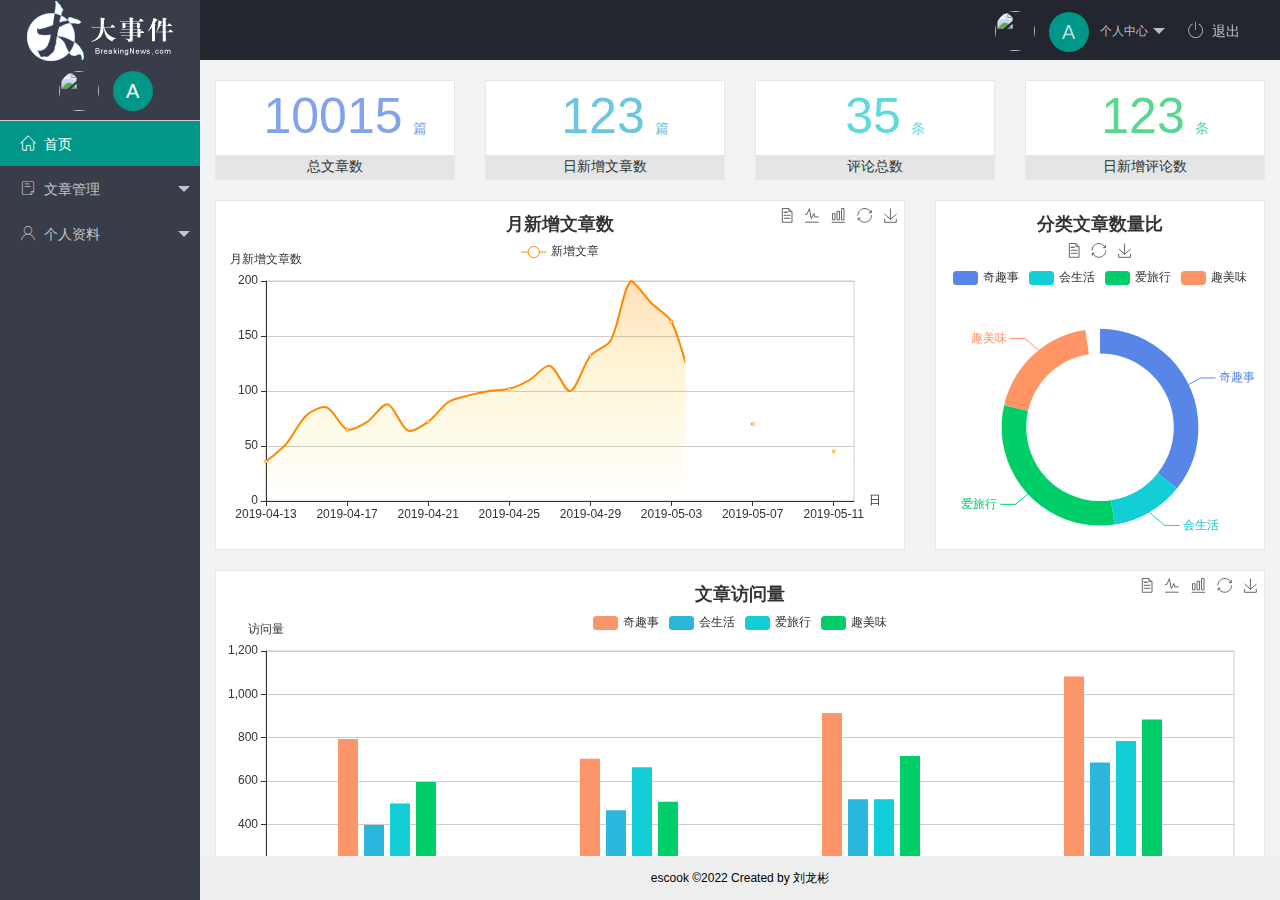
==== commit 32023229: "完成个人中心" ====
--- a/index.html
+++ b/index.html
@@ -28,9 +28,9 @@
                     个人中心
                 </a>
                 <dl class="layui-nav-child">
-                    <dd><a href="">基本资料</a></dd>
-                    <dd><a href="">更换头像</a></dd>
-                    <dd><a href="">重置密码</a></dd>
+                    <dd><a href="./user/user_info.html" target="fm">基本资料</a></dd>
+                    <dd><a href="./user/user_avater.html" target="fm">更换头像</a></dd>
+                    <dd><a href="./user/user_pwd.html" target="fm">重置密码</a></dd>
                 </dl>
             </li>
             <li class="layui-nav-item" lay-header-event="menuRight" lay-unselect>
@@ -67,9 +67,12 @@
                 <li class="layui-nav-item">
                     <a href="javascript:;"><span class="iconfont icon-user"></span>个人资料</a>
                     <dl class="layui-nav-child">
-                        <dd><a href="javascript:;"><i class="layui-icon layui-icon-app"></i>基本资料</a></dd>
-                        <dd><a href="javascript:;"><i class="layui-icon layui-icon-app"></i>更换头像</a></dd>
-                        <dd><a href="javascript:;"><i class="layui-icon layui-icon-app"></i>充值密码</a></dd>
+                        <dd><a href="./user/user_info.html" target="fm"><i
+                                    class="layui-icon layui-icon-app"></i>基本资料</a></dd>
+                        <dd><a href="./user/user_avater.html" target="fm"><i
+                                    class="layui-icon layui-icon-app"></i>更换头像</a></dd>
+                        <dd><a href="./user/user_pwd.html" target="fm"><i class="layui-icon layui-icon-app"></i>重置密码</a>
+                        </dd>
                     </dl>
                 </li>
 
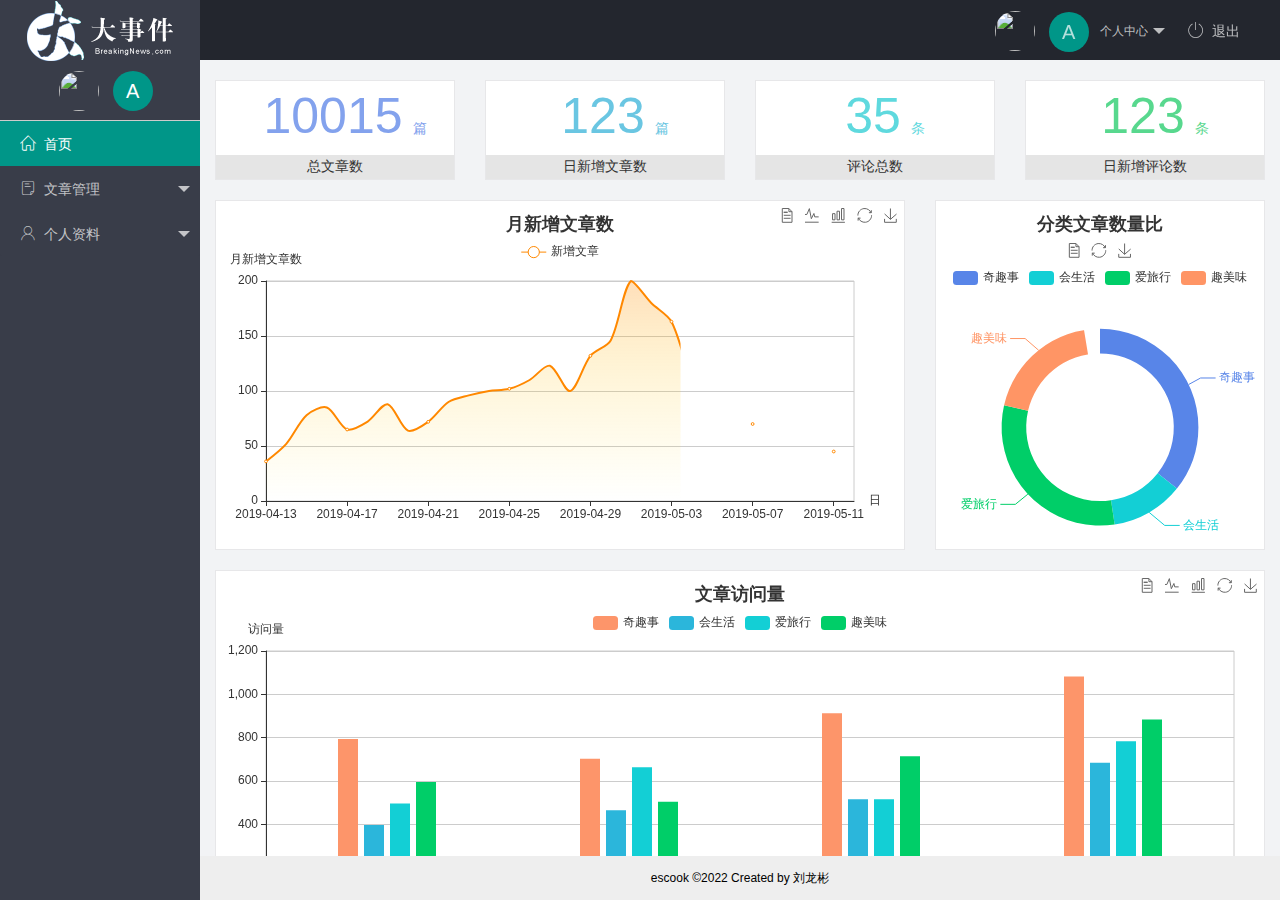
==== commit 708309a2: "完成文章管理等相关内容的开发" ====
--- a/index.html
+++ b/index.html
@@ -58,9 +58,12 @@
                 <li class="layui-nav-item">
                     <a class="" href="javascript:;"><span class="iconfont icon-16"></span>文章管理</a>
                     <dl class="layui-nav-child">
-                        <dd><a href="javascript:;"><i class="layui-icon layui-icon-app"></i>文章类别</a></dd>
-                        <dd><a href="javascript:;"><i class="layui-icon layui-icon-app"></i>文章列表</a></dd>
-                        <dd><a href="javascript:;"><i class="layui-icon layui-icon-app"></i>发布文章</a></dd>
+                        <dd><a href="./article/art_cate.html" target="fm"><i
+                                    class="layui-icon layui-icon-app"></i>文章类别</a></dd>
+                        <dd><a href="./article/art_list.html" target="fm"><i
+                                    class="layui-icon layui-icon-app"></i>文章列表</a></dd>
+                        <dd><a href="./article/art_pub.html" target="fm"><i
+                                    class="layui-icon layui-icon-app"></i>发布文章</a></dd>
 
                     </dl>
                 </li>
